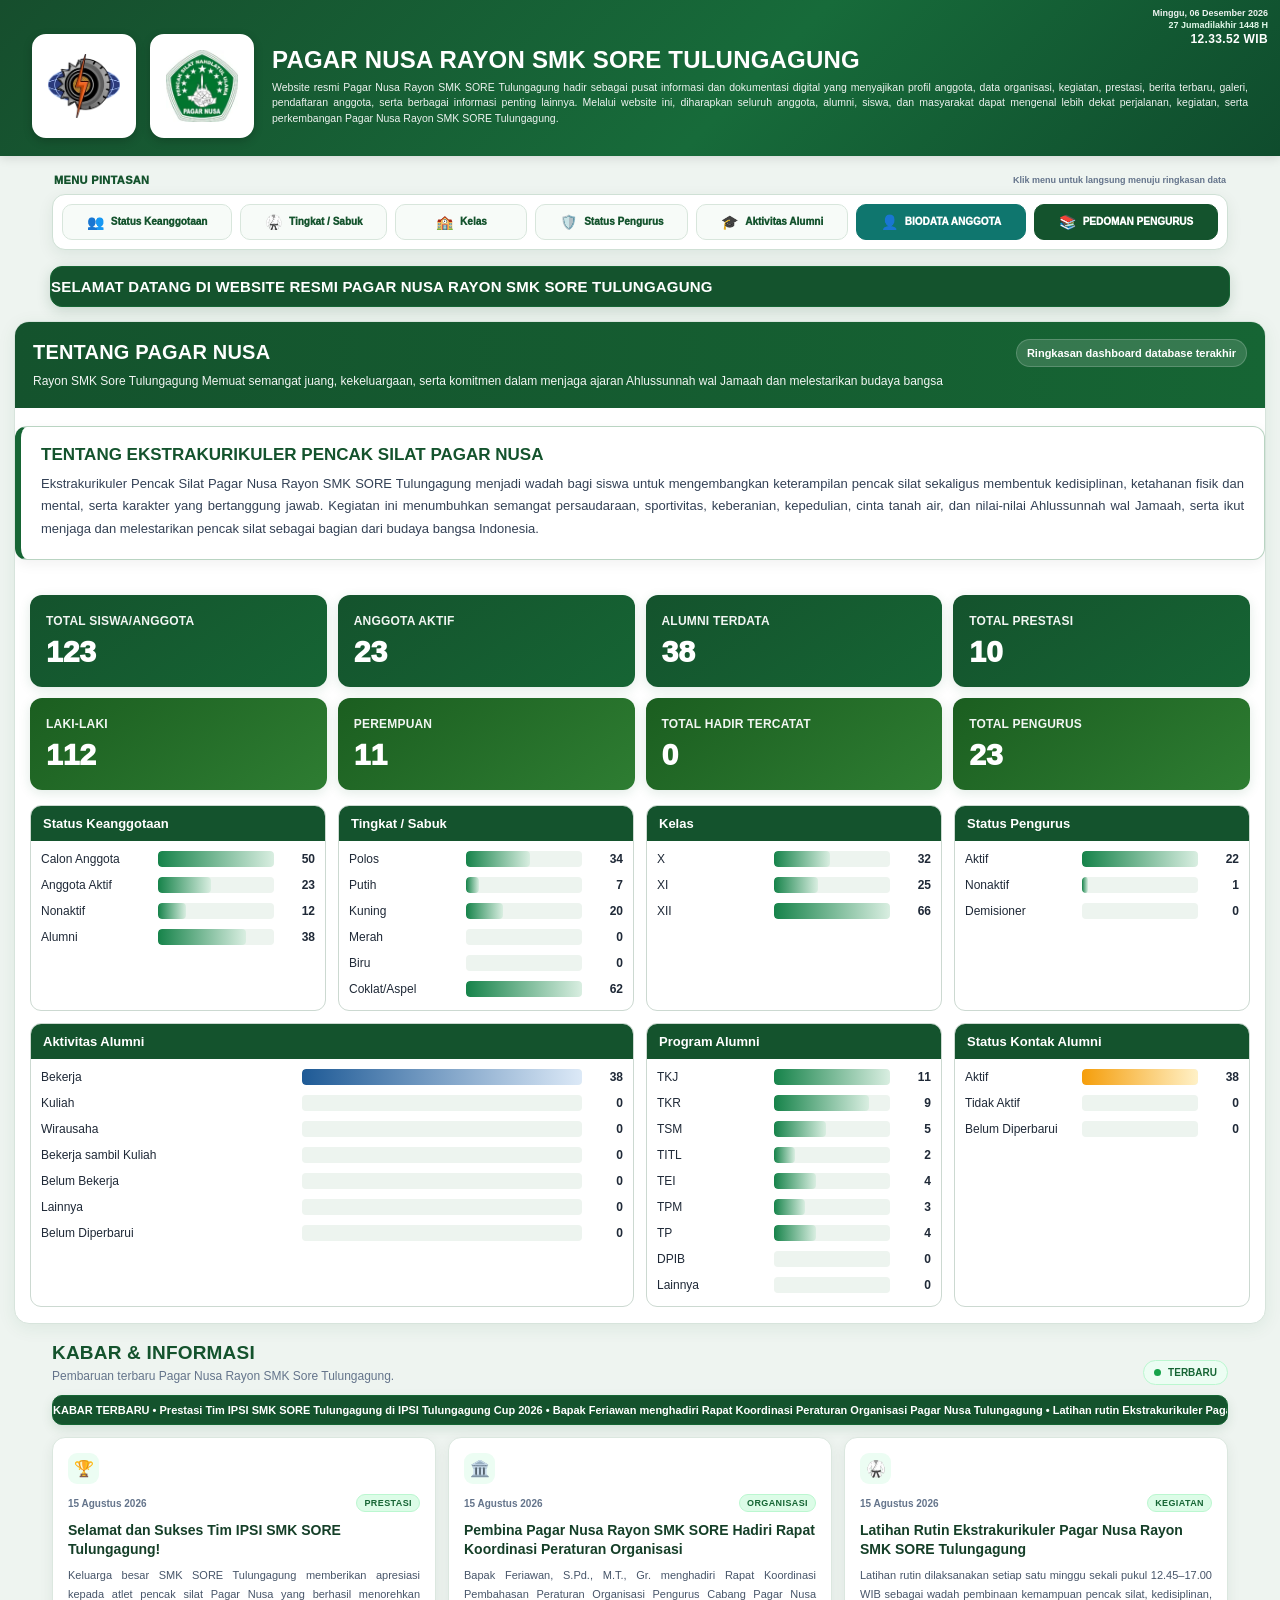
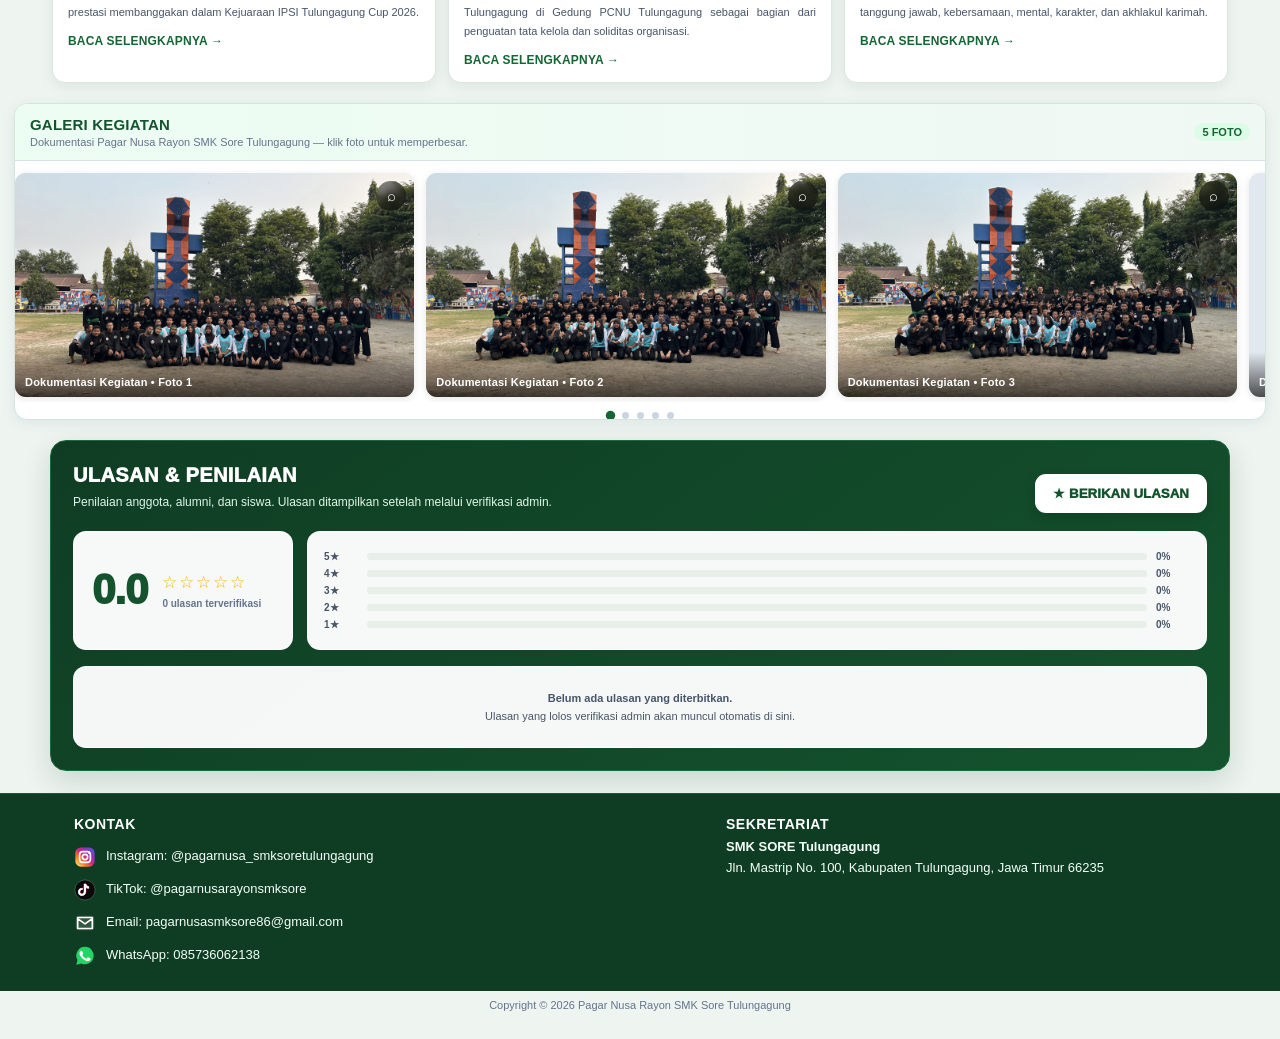
==== index.html @ 61e2dce4 "Pindahkan Pedoman Pengurus ke menu bar" ====
<!doctype html>
<html lang="id">
<head>
<meta charset="utf-8">
<meta name="viewport" content="width=device-width,initial-scale=1">
<title>Pagar Nusa Rayon SMK Sore Tulungagung</title>
<link rel="stylesheet" href="app.css?v=17">
<link rel="stylesheet" href="ui-v9.css?v=47">
<style>
.topBar{grid-template-columns:auto 1fr!important;align-items:center!important}
.topLogos{display:flex!important;align-items:center!important;justify-content:center!important;gap:14px!important;overflow:visible!important}
.logoFrame{width:104px!important;height:104px!important;min-width:104px!important;min-height:104px!important;display:flex!important;align-items:center!important;justify-content:center!important;padding:8px!important;box-sizing:border-box!important;background:#fff!important;border:2px solid #fff!important;border-radius:14px!important;box-shadow:0 3px 10px rgba(0,0,0,.20)!important;overflow:hidden!important}
.logoFrame img{display:block!important;width:88px!important;height:88px!important;max-width:88px!important;max-height:88px!important;object-fit:contain!important;object-position:center!important;padding:0!important;margin:0!important;background:transparent!important;border:0!important;border-radius:0!important;box-shadow:none!important}
.dashboardHeroHead h2{font-size:20px!important;line-height:1.35!important;margin:0!important}
.dashboardHeroHead p{display:block!important;margin:6px 0 0!important;font-size:12px!important;line-height:1.55!important;opacity:.94!important;max-width:980px!important}
.welcomeTicker{max-width:1180px;margin:16px auto 14px;overflow:hidden;background:#14532d;border:1px solid #166534;border-radius:12px;box-shadow:0 4px 14px rgba(20,83,45,.18)}
.welcomeTickerTrack{display:inline-block;min-width:100%;white-space:nowrap;padding:11px 0;color:#fff;font-size:15px;font-weight:900;letter-spacing:.2px;animation:pnTicker 15s linear infinite}
@keyframes pnTicker{0%{transform:translateX(100%)}100%{transform:translateX(-100%)}}
.exkulInfo{margin:18px 0 20px;padding:18px 20px;background:#fff;border:1px solid #b9d4c2;border-left:6px solid #166534;border-radius:12px;box-shadow:0 4px 14px rgba(0,0,0,.06)}
.exkulInfo h3{margin:0 0 8px;color:#14532d;font-size:17px;font-weight:900}
.exkulInfo p{margin:0;color:#334155;font-size:13px;line-height:1.75;text-align:justify}
#pnWelcomeWrap,.pnWelcomeWrap,#pnEkskulInfo,.pnEkskulInfo{display:none!important}
.bottomAdminLogin{display:flex;justify-content:center;align-items:center;gap:10px;flex-wrap:wrap;margin:18px 0 4px;padding:18px 14px;border-top:1px solid #d7e4dc}
.bottomAdminLogin .adminLoginBtn{background:#14532d!important;border:0!important;border-radius:10px!important;padding:12px 24px!important;color:#fff!important;font-weight:900!important;box-shadow:0 4px 14px rgba(20,83,45,.18)!important}
.footerAdminDisguise{display:block;margin:7px auto 15px;padding:0;border:0!important;background:transparent!important;box-shadow:none!important;color:#64748b;font-family:inherit;font-size:12px;line-height:1.4;font-weight:500;letter-spacing:0;cursor:pointer;text-align:center;text-decoration:none}
.footerAdminDisguise:hover,.footerAdminDisguise:focus{background:transparent!important;box-shadow:none!important;color:#475569;text-decoration:none;outline:none}
.studentCbtLoginBtn{display:inline-flex;align-items:center;justify-content:center;text-decoration:none;background:#166534;border:0;border-radius:10px;padding:12px 24px;color:#fff;font-weight:900;box-shadow:0 4px 14px rgba(22,101,52,.18)}
.studentCbtLoginBtn:hover{filter:brightness(1.05)}
@media(max-width:680px){.logoFrame{width:56px!important;height:56px!important;min-width:56px!important;min-height:56px!important;padding:5px!important;border-radius:10px!important}.logoFrame img{width:46px!important;height:46px!important;max-width:46px!important;max-height:46px!important}.topBar{display:grid!important;grid-template-columns:auto minmax(0,1fr)!important;align-items:center!important;gap:8px!important;flex-wrap:nowrap!important}.topLogos{display:flex!important;flex-direction:row!important;gap:5px!important;min-height:0!important}.topText{min-width:0!important;width:auto!important}.topText h1{font-size:13px!important;line-height:1.25!important;text-align:left!important}.topText p{font-size:9.5px!important;line-height:1.5!important;text-align:justify!important;text-align-last:left!important;text-justify:inter-word!important;hyphens:auto!important;overflow-wrap:break-word!important}.dashboardHeroHead h2{font-size:17px!important}.dashboardHeroHead p{font-size:11px!important}.welcomeTicker{margin:12px 10px}.welcomeTickerTrack{font-size:13px;padding:9px 0}.exkulInfo{padding:15px 16px}.exkulInfo h3{font-size:15px}.exkulInfo p{font-size:12px;line-height:1.65}}
@media(max-width:360px){.logoFrame{width:50px!important;height:50px!important;min-width:50px!important;min-height:50px!important;padding:4px!important}.logoFrame img{width:42px!important;height:42px!important;max-width:42px!important;max-height:42px!important}.topBar{gap:6px!important}.topLogos{gap:4px!important}.topText h1{font-size:12px!important}.topText p{font-size:9px!important;line-height:1.45!important}}
@media(prefers-reduced-motion:reduce){.welcomeTickerTrack{animation:none;text-align:center;transform:none}}

/* CONTACT FOOTER V29 */
.siteContacts{margin-top:18px;background:#0f3d24;color:#fff;border-top:1px solid #1d5b38}
.siteContactsInner{max-width:1180px;margin:0 auto;padding:22px 24px;display:flex;justify-content:space-between;align-items:flex-start;gap:36px}
.siteContactLeft,.siteContactRight{min-width:0}
.siteContactLeft{display:flex;flex-direction:column;align-items:flex-start;gap:7px}
.siteContactRight{margin-left:auto;width:min(100%,480px);text-align:left;max-width:480px;display:flex;flex-direction:column;align-items:flex-start}
.siteContacts h3{margin:0 0 5px;font-size:14px;letter-spacing:.5px;font-weight:900;color:#fff}
.siteContacts a,.siteContacts p{margin:0;color:#f3fff7;font-size:13px;line-height:1.6;text-decoration:none;overflow-wrap:anywhere}
.siteContacts a:hover{text-decoration:underline;color:#fff}
@media(max-width:680px){.siteContactsInner{padding:18px 16px;display:block}.siteContactRight{margin:18px 0 0 auto;text-align:left;max-width:100%;align-items:flex-start}.siteContacts a,.siteContacts p{font-size:12px}.siteContacts h3{font-size:13px}}

/* CONTACT ICONS V30 */
.siteContactLink,.siteContactLocation{display:flex!important;align-items:center;gap:10px}
.siteContactLink{padding:2px 0}
.siteContactIcon{width:22px;height:22px;min-width:22px;display:block;flex:0 0 22px}
.siteContactLink:hover{transform:translateX(2px);transition:transform .18s ease}
.siteContactLocation{justify-content:flex-start;text-align:left;max-width:460px}
@media(max-width:680px){.siteContactIcon{width:21px;height:21px;min-width:21px}.siteContactLocation{justify-content:flex-start;text-align:left}}
/* HEADER DATETIME V31 */
.top{position:relative!important}
.topBar{padding-top:16px!important}
.siteDateTime{position:absolute;top:8px;right:12px;z-index:30;min-width:0;padding:0;text-align:right;color:#fff;background:transparent;border:0;border-radius:0;box-shadow:none;backdrop-filter:none;-webkit-backdrop-filter:none;pointer-events:none;font-variant-numeric:tabular-nums}
.siteDateText{font-size:9px;font-weight:800;line-height:1.2;white-space:nowrap;opacity:.92}
.siteHijriText{margin-top:1px;font-size:9px;font-weight:800;line-height:1.2;white-space:nowrap;color:#dff7e8}
.siteTimeText{margin-top:2px;font-size:12px;font-weight:900;line-height:1.15;letter-spacing:.35px;white-space:nowrap}
@media(max-width:680px){.topBar{padding-top:42px!important}.siteDateTime{top:7px;right:8px;min-width:0;padding:0;background:transparent;border:0;border-radius:0;box-shadow:none;backdrop-filter:none;-webkit-backdrop-filter:none}.siteDateText{font-size:8px}.siteHijriText{font-size:8px}.siteTimeText{font-size:11px}}

/* NEWS SECTION V32 */
.newsSection{max-width:1180px;margin:18px auto 20px;padding:0 2px}
.newsHead{display:flex;align-items:flex-end;justify-content:space-between;gap:16px;margin:0 0 10px}
.newsHead h2{margin:0;color:#14532d;font-size:19px;font-weight:900;letter-spacing:.2px}
.newsHead p{margin:4px 0 0;color:#64748b;font-size:12px;line-height:1.45}
.newsLive{display:inline-flex;align-items:center;gap:7px;padding:6px 10px;border-radius:999px;background:#ecfdf3;border:1px solid #bbf7d0;color:#166534;font-size:10px;font-weight:900;white-space:nowrap}
.newsLiveDot{width:7px;height:7px;border-radius:50%;background:#16a34a;box-shadow:0 0 0 0 rgba(22,163,74,.45);animation:newsPulse 1.8s infinite}
@keyframes newsPulse{70%{box-shadow:0 0 0 7px rgba(22,163,74,0)}100%{box-shadow:0 0 0 0 rgba(22,163,74,0)}}
.newsTicker{overflow:hidden;margin-bottom:12px;border-radius:10px;background:#14532d;border:1px solid #166534;box-shadow:0 4px 12px rgba(20,83,45,.12)}
.newsTickerTrack{display:inline-block;min-width:100%;padding:8px 0;color:#fff;white-space:nowrap;font-size:11px;font-weight:800;animation:newsMove 24s linear infinite}
@keyframes newsMove{0%{transform:translateX(100%)}100%{transform:translateX(-100%)}}
.newsGrid{display:grid;grid-template-columns:repeat(3,minmax(0,1fr));gap:12px}
.newsCard{position:relative;overflow:hidden;background:#fff;border:1px solid #dbe7df;border-radius:13px;padding:15px 15px 14px;box-shadow:0 4px 14px rgba(15,61,36,.07);transition:transform .18s ease,box-shadow .18s ease}
.newsCard:hover{transform:translateY(-2px);box-shadow:0 8px 18px rgba(15,61,36,.11)}
.newsMeta{display:flex;align-items:center;justify-content:space-between;gap:10px;margin-bottom:9px}
.newsDate{color:#64748b;font-size:10px;font-weight:700}
.newsBadge{display:inline-flex;align-items:center;padding:3px 7px;border-radius:999px;background:#dcfce7;color:#166534;border:1px solid #bbf7d0;font-size:9px;font-weight:900;letter-spacing:.4px}
.newsCard h3{margin:0 0 7px;color:#153f28;font-size:14px;line-height:1.35;font-weight:900}
.newsCard p{margin:0;color:#475569;font-size:11px;line-height:1.6}
.newsIcon{width:31px;height:31px;border-radius:9px;display:flex;align-items:center;justify-content:center;margin-bottom:10px;background:#ecfdf3;color:#166534;font-size:16px}
@media(max-width:800px){.newsGrid{grid-template-columns:1fr}.newsSection{margin:14px 10px 18px}.newsHead{align-items:flex-start}.newsHead h2{font-size:17px}.newsCard{padding:14px}.newsTickerTrack{font-size:10px}}
@media(prefers-reduced-motion:reduce){.newsLiveDot,.newsTickerTrack{animation:none}.newsCard:hover{transform:none}}

/* NEWS READ MORE V33 */
.newsCard p{text-align:justify;line-height:1.7}
.newsReadMore{display:inline-flex;align-items:center;margin-top:12px;color:#166534;text-decoration:none;font-size:12px;font-weight:900;letter-spacing:.2px}
.newsReadMore:hover{text-decoration:underline}

/* REVIEWS SECTION V41 */
.reviewSection{max-width:1180px;margin:20px auto 22px;padding:22px;background:linear-gradient(145deg,#0f3d24,#14532d);border:1px solid #1c6a3c;border-radius:16px;box-shadow:0 10px 28px rgba(15,61,36,.16);color:#fff;overflow:hidden}
.reviewHead{display:flex;align-items:flex-end;justify-content:space-between;gap:18px;margin-bottom:18px}
.reviewHead h2{margin:0;font-size:20px;line-height:1.25;font-weight:1000;letter-spacing:.4px;color:#fff}.reviewHead p{margin:5px 0 0;max-width:720px;font-size:12px;line-height:1.6;color:#dff7e8}
.reviewOpenBtn{border:1px solid rgba(255,255,255,.24);border-radius:11px;padding:11px 17px;background:#fff;color:#14532d;font-weight:1000;cursor:pointer;white-space:nowrap;box-shadow:0 5px 14px rgba(0,0,0,.14)}.reviewOpenBtn:hover{filter:brightness(.97)}
.reviewSummary{display:grid;grid-template-columns:220px 1fr;gap:14px;margin-bottom:16px}.reviewScoreCard,.reviewBarsCard{background:rgba(255,255,255,.97);border:1px solid rgba(255,255,255,.7);border-radius:13px;color:#183528}
.reviewScoreCard{padding:18px;display:flex;align-items:center;gap:15px}.reviewScore{font-size:42px;line-height:1;font-weight:1000;color:#14532d;letter-spacing:-1px}.reviewStars{color:#f4b400;font-size:17px;letter-spacing:2px;white-space:nowrap}.reviewCount{margin-top:5px;color:#64748b;font-size:10px;font-weight:800}.reviewBarsCard{padding:13px 16px}
.reviewBarRow{display:grid;grid-template-columns:34px 1fr 34px;align-items:center;gap:9px;margin:6px 0;font-size:10px;font-weight:800;color:#475569}.reviewBar{height:7px;background:#e8efe9;border-radius:999px;overflow:hidden}.reviewBarFill{height:100%;background:linear-gradient(90deg,#e6a700,#f4c430);border-radius:999px}
.reviewList{display:grid;grid-template-columns:repeat(3,minmax(0,1fr));gap:12px}.reviewCard{display:flex;flex-direction:column;min-height:180px;padding:16px;background:#fff;border:1px solid #d6e6dc;border-radius:13px;color:#1e293b;box-shadow:0 5px 16px rgba(0,0,0,.09)}
.reviewCardTop{display:flex;align-items:center;justify-content:space-between;gap:9px;margin-bottom:10px}.reviewCardStars{color:#f4b400;font-size:13px;letter-spacing:1px}.reviewCardDate{color:#94a3b8;font-size:9px;font-weight:700}.reviewCardText{flex:1;margin:0;color:#334155;font-size:11px;line-height:1.7;text-align:justify}.reviewCardFoot{margin-top:14px;padding-top:11px;border-top:1px solid #e7eee9}.reviewCardName{font-size:11px;font-weight:1000;color:#14532d}.reviewVerified{display:block;margin-top:3px;color:#16803f;font-size:9px;font-weight:900}
.reviewEmpty{grid-column:1/-1;padding:22px;background:rgba(255,255,255,.96);border:1px solid rgba(255,255,255,.8);border-radius:13px;color:#475569;text-align:center;font-size:11px;line-height:1.65}
.reviewFormWrap{display:none;margin-top:16px;padding:18px;background:#fff;border-radius:13px;color:#1e293b}.reviewFormWrap.open{display:block}.reviewFormTitle{display:flex;align-items:center;justify-content:space-between;gap:12px;margin-bottom:14px}.reviewFormTitle h3{margin:0;color:#14532d;font-size:14px;font-weight:1000}.reviewCloseBtn{border:0;background:#edf5ef;color:#14532d;width:31px;height:31px;border-radius:50%;font-size:18px;font-weight:900;cursor:pointer}
.reviewFormGrid{display:grid;grid-template-columns:1fr 1fr;gap:12px}.reviewField.full{grid-column:1/-1}.reviewField label{display:block;margin-bottom:6px;color:#334155;font-size:10px;font-weight:900}.reviewField input,.reviewField select,.reviewField textarea{width:100%;box-sizing:border-box;border:1px solid #cddbd1;border-radius:9px;background:#fff;color:#1e293b;padding:10px 11px;font:inherit;font-size:12px;outline:none}.reviewField textarea{min-height:100px;resize:vertical}.reviewField input:focus,.reviewField select:focus,.reviewField textarea:focus{border-color:#16803f;box-shadow:0 0 0 3px rgba(22,128,63,.10)}
.reviewStarInput{display:flex;gap:5px}.reviewStarBtn{border:0;background:transparent;color:#cbd5e1;font-size:26px;line-height:1;padding:0 2px;cursor:pointer}.reviewStarBtn.active{color:#f4b400}.reviewFormNote{grid-column:1/-1;margin:0;padding:10px 12px;border-left:3px solid #e6a700;background:#fff9e6;color:#6b5b23;border-radius:0 8px 8px 0;font-size:10px;line-height:1.55}.reviewSubmit{grid-column:1/-1;border:0;border-radius:10px;padding:11px 16px;background:#166534;color:#fff;font-weight:1000;cursor:pointer}.reviewSubmit:hover{filter:brightness(1.05)}.reviewStatus{grid-column:1/-1;display:none;padding:10px 12px;border-radius:9px;background:#ecfdf3;border:1px solid #bbf7d0;color:#166534;font-size:10px;font-weight:800;line-height:1.55}
@media(max-width:800px){.reviewSection{margin:16px 10px 20px;padding:17px}.reviewHead{align-items:flex-start;flex-direction:column}.reviewOpenBtn{width:100%}.reviewSummary{grid-template-columns:1fr}.reviewList{grid-template-columns:1fr}.reviewFormGrid{grid-template-columns:1fr}.reviewField.full,.reviewFormNote,.reviewSubmit,.reviewStatus{grid-column:1}.reviewHead h2{font-size:18px}}

/* HARD HIDE LEGACY ADMIN SHORTCUT V1 */
#pnDashboardShortcuts .adminShortcut,
#pnDashboardShortcuts [data-action="admin"]{display:none!important}

</style>

</head>
<body>
<div class="top">
  <div id="siteDateTime" class="siteDateTime" aria-label="Tanggal dan waktu WIB">
    <div id="siteDateText" class="siteDateText">Memuat tanggal...</div>
    <div id="siteHijriText" class="siteHijriText">Memuat tanggal Hijriah...</div>
    <div id="siteTimeText" class="siteTimeText">--:--:-- WIB</div>
  </div>
  <div class="wrap" style="margin:0 auto">
    <div class="topBar">
      <div class="topLogos">
        <span class="logoFrame"><img src="assets/logo-smk-sore-v4.svg?v=17" alt="Logo SMK Sore"></span>
        <span class="logoFrame"><img src="assets/logo-pagar-nusa-v3.svg?v=17" alt="Logo Pagar Nusa"></span>
      </div>
      <div class="topText">
        <h1>PAGAR NUSA RAYON SMK SORE TULUNGAGUNG</h1>
        <p>Website resmi Pagar Nusa Rayon SMK SORE Tulungagung hadir sebagai pusat informasi dan dokumentasi digital yang menyajikan profil anggota, data organisasi, kegiatan, prestasi, berita terbaru, galeri, pendaftaran anggota, serta berbagai informasi penting lainnya. Melalui website ini, diharapkan seluruh anggota, alumni, siswa, dan masyarakat dapat mengenal lebih dekat perjalanan, kegiatan, serta perkembangan Pagar Nusa Rayon SMK SORE Tulungagung.</p>
      </div>
    </div>
  </div>
</div>

<button id="dbToggle" class="dbToggle hidden" type="button" onclick="toggleDatabasePanel()">⚙ DATABASE</button>
<div id="dbBackdrop" class="dbBackdrop hidden" onclick="toggleDatabasePanel(false)"></div>
<aside id="dbDrawer" class="dbDrawer hidden" aria-hidden="true">
  <div class="dbDrawerHead"><span>DATABASE EXCEL</span><button class="dbClose" type="button" onclick="toggleDatabasePanel(false)" aria-label="Tutup">×</button></div>
  <div class="dbDrawerBody">
  <div id="status" class="status">Pilih database <b>Database_Pagar_Nusa_BROWSER.xlsm</b> terlebih dahulu.</div>

  <div class="card"><div class="cardTitle"><span>PILIH / SIMPAN DATABASE</span><span id="saveMode" class="badge">BELUM TERHUBUNG</span></div><div class="cardBody">
    <div class="picker">
      <button class="fileBtn" onclick="chooseDatabase()">PILIH DATABASE EXCEL</button>
      <input id="file" type="file" accept=".xlsm,.xlsx,application/vnd.ms-excel.sheet.macroEnabled.12,application/vnd.openxmlformats-officedocument.spreadsheetml.sheet" style="display:none" onchange="loadSelectedFile(this.files[0])">
      <button class="btn down" onclick="downloadFinal()">DOWNLOAD / SIMPAN FILE FINAL</button>
      <span id="dbName" class="dbName">Belum ada file dipilih</span>
    </div>
    <div id="drop" class="drop">Atau tarik file database .xlsm/.xlsx ke area ini.</div>
    <div class="hint"><b>Chrome/Edge:</b> database terakhir akan <b>diingat otomatis</b> oleh browser. Setelah refresh atau HTML ditutup lalu dibuka lagi, database dan perubahan terakhir akan dimuat kembali tanpa pilih/upload ulang. Jika izin tulis diberikan, Simpan/Ubah/Hapus juga langsung menulis ke file Excel yang sama. Gunakan tombol PILIH DATABASE hanya jika ingin mengganti database.</div>
  </div></div>

  </div>
</aside>
<div id="publicHome" class="publicHome">
  <div class="welcomeTicker" aria-label="Selamat datang">
    <div class="welcomeTickerTrack">SELAMAT DATANG DI WEBSITE RESMI PAGAR NUSA RAYON SMK SORE TULUNGAGUNG</div>
  </div>

  <section class="dashboardHero">
    <div class="dashboardHeroHead">
      <div>
        <h2>TENTANG PAGAR NUSA</h2>
        <p>Rayon SMK Sore Tulungagung Memuat semangat juang, kekeluargaan, serta komitmen dalam menjaga ajaran Ahlussunnah wal Jamaah dan melestarikan budaya bangsa</p>
      </div>
      <div id="dashSource" class="dashSource">Ringkasan dashboard database terakhir</div>
    </div>

    <div class="exkulInfo">
      <h3>TENTANG EKSTRAKURIKULER PENCAK SILAT PAGAR NUSA</h3>
      <p>Ekstrakurikuler Pencak Silat Pagar Nusa Rayon SMK SORE Tulungagung menjadi wadah bagi siswa untuk mengembangkan keterampilan pencak silat sekaligus membentuk kedisiplinan, ketahanan fisik dan mental, serta karakter yang bertanggung jawab. Kegiatan ini menumbuhkan semangat persaudaraan, sportivitas, keberanian, kepedulian, cinta tanah air, dan nilai-nilai Ahlussunnah wal Jamaah, serta ikut menjaga dan melestarikan pencak silat sebagai bagian dari budaya bangsa Indonesia.</p>
    </div>

    <div class="dashboardKpis">
      <div class="dashKpi"><div class="label">Total Siswa/Anggota</div><div id="mSiswa" class="value">123</div></div>
      <div class="dashKpi"><div class="label">Anggota Aktif</div><div id="mAktif" class="value">23</div></div>
      <div class="dashKpi"><div class="label">Alumni Terdata</div><div id="mAlumni" class="value">38</div></div>
      <div class="dashKpi"><div class="label">Total Prestasi</div><div id="mPrestasi" class="value">10</div></div>
      <div class="dashKpi alt"><div class="label">Laki-laki</div><div id="mMale" class="value">112</div></div>
      <div class="dashKpi alt"><div class="label">Perempuan</div><div id="mFemale" class="value">11</div></div>
      <div class="dashKpi alt"><div class="label">Total Hadir Tercatat</div><div id="mAttendance" class="value">0</div></div>
      <div class="dashKpi alt"><div class="label">Total Pengurus</div><div id="mPengurus" class="value">23</div></div>
      <span id="mKeluar" class="hidden">0</span>
    </div>

    <div class="dashboardDetails">
      <div class="dashPanel"><div class="dashPanelTitle">Status Keanggotaan</div><div id="dashStatusMember" class="dashRows"></div></div>
      <div class="dashPanel"><div class="dashPanelTitle">Tingkat / Sabuk</div><div id="dashBelt" class="dashRows"></div></div>
      <div class="dashPanel"><div class="dashPanelTitle">Kelas</div><div id="dashClass" class="dashRows"></div></div>
      <div class="dashPanel"><div class="dashPanelTitle">Status Pengurus</div><div id="dashPengurus" class="dashRows"></div></div>
      <div class="dashPanel wide"><div class="dashPanelTitle">Aktivitas Alumni</div><div id="dashAlumniActivity" class="dashRows"></div></div>
      <div class="dashPanel"><div class="dashPanelTitle">Program Alumni</div><div id="dashAlumniProgram" class="dashRows"></div></div>
      <div class="dashPanel"><div class="dashPanelTitle">Status Kontak Alumni</div><div id="dashAlumniContact" class="dashRows"></div></div>
    </div>
  </section>
  <section id="newsSection" class="newsSection" aria-label="Kabar dan informasi terbaru">
    <div class="newsHead">
      <div><h2>KABAR & INFORMASI</h2><p>Pembaruan terbaru Pagar Nusa Rayon SMK Sore Tulungagung.</p></div>
      <span class="newsLive"><span class="newsLiveDot"></span> TERBARU</span>
    </div>
    <div class="newsTicker" aria-label="Headline terbaru"><div class="newsTickerTrack">KABAR TERBARU • Prestasi Tim IPSI SMK SORE Tulungagung di IPSI Tulungagung Cup 2026 • Bapak Feriawan menghadiri Rapat Koordinasi Peraturan Organisasi Pagar Nusa Tulungagung • Latihan rutin Ekstrakurikuler Pagar Nusa setiap satu minggu sekali pukul 12.45–17.00 WIB •</div></div>
    <div class="newsGrid">
      <article class="newsCard">
        <div class="newsIcon" aria-hidden="true">🏆</div>
        <div class="newsMeta"><span class="newsDate">15 Agustus 2026</span><span class="newsBadge">PRESTASI</span></div>
        <h3>Selamat dan Sukses Tim IPSI SMK SORE Tulungagung!</h3>
        <p>Keluarga besar SMK SORE Tulungagung memberikan apresiasi kepada atlet pencak silat Pagar Nusa yang berhasil menorehkan prestasi membanggakan dalam Kejuaraan IPSI Tulungagung Cup 2026.</p>
        <a class="newsReadMore" href="berita-ipsi-tulungagung-cup-2026.html">BACA SELENGKAPNYA →</a>
      </article>
      <article class="newsCard">
        <div class="newsIcon" aria-hidden="true">🏛️</div>
        <div class="newsMeta"><span class="newsDate">15 Agustus 2026</span><span class="newsBadge">ORGANISASI</span></div>
        <h3>Pembina Pagar Nusa Rayon SMK SORE Hadiri Rapat Koordinasi Peraturan Organisasi</h3>
        <p>Bapak Feriawan, S.Pd., M.T., Gr. menghadiri Rapat Koordinasi Pembahasan Peraturan Organisasi Pengurus Cabang Pagar Nusa Tulungagung di Gedung PCNU Tulungagung sebagai bagian dari penguatan tata kelola dan soliditas organisasi.</p>
        <a class="newsReadMore" href="berita-rakor-peraturan-organisasi-pagar-nusa-tulungagung.html">BACA SELENGKAPNYA →</a>
      </article>
      <article class="newsCard">
        <div class="newsIcon" aria-hidden="true">🥋</div>
        <div class="newsMeta"><span class="newsDate">15 Agustus 2026</span><span class="newsBadge">KEGIATAN</span></div>
        <h3>Latihan Rutin Ekstrakurikuler Pagar Nusa Rayon SMK SORE Tulungagung</h3>
        <p>Latihan rutin dilaksanakan setiap satu minggu sekali pukul 12.45–17.00 WIB sebagai wadah pembinaan kemampuan pencak silat, kedisiplinan, tanggung jawab, kebersamaan, mental, karakter, dan akhlakul karimah.</p>
        <a class="newsReadMore" href="berita-latihan-rutin-pagar-nusa-smk-sore.html">BACA SELENGKAPNYA →</a>
      </article>
    </div>
  </section>
  <section class="galleryCard" id="gallerySection">
    <div class="galleryHead"><div class="galleryHeadText"><h2>GALERI KEGIATAN</h2><p>Dokumentasi Pagar Nusa Rayon SMK Sore Tulungagung — klik foto untuk memperbesar.</p></div><span class="badge ok">5 FOTO</span></div>
    <div class="galleryStrip">
      <button class="galleryItem" type="button" data-gallery-index="0" onclick="openGallery(0)" aria-label="Buka foto dokumentasi 1"><img src="assets/galeri-1.svg" alt="Dokumentasi kegiatan Pagar Nusa 1" loading="lazy"><span class="galleryZoom">⌕</span><span class="galleryOverlay">Dokumentasi Kegiatan • Foto 1</span></button>
      <button class="galleryItem" type="button" data-gallery-index="1" onclick="openGallery(1)" aria-label="Buka foto dokumentasi 2"><img src="assets/galeri-3.svg" alt="Dokumentasi kegiatan Pagar Nusa 2" loading="lazy"><span class="galleryZoom">⌕</span><span class="galleryOverlay">Dokumentasi Kegiatan • Foto 2</span></button>
      <button class="galleryItem" type="button" data-gallery-index="2" onclick="openGallery(2)" aria-label="Buka foto dokumentasi 3"><img src="assets/galeri-4.svg" alt="Dokumentasi kegiatan Pagar Nusa 3" loading="lazy"><span class="galleryZoom">⌕</span><span class="galleryOverlay">Dokumentasi Kegiatan • Foto 3</span></button>
      <button class="galleryItem" type="button" data-gallery-index="3" onclick="openGallery(3)" aria-label="Buka foto dokumentasi 4"><img src="assets/galeri-5.svg" alt="Dokumentasi kegiatan Pagar Nusa 4" loading="lazy"><span class="galleryZoom">⌕</span><span class="galleryOverlay">Dokumentasi Kegiatan • Foto 4</span></button>
      <button class="galleryItem" type="button" data-gallery-index="4" onclick="openGallery(4)" aria-label="Buka foto dokumentasi 5"><img src="assets/galeri-6-v3.svg" alt="Dokumentasi kegiatan Pagar Nusa 5" loading="lazy"><span class="galleryZoom">⌕</span><span class="galleryOverlay">Dokumentasi Kegiatan • Foto 5</span></button>
    </div>
  </section>

  <section id="reviewsSection" class="reviewSection" aria-label="Ulasan dan penilaian Pagar Nusa SMK Sore">
    <div class="reviewHead">
      <div><h2>ULASAN & PENILAIAN</h2><p>Penilaian anggota, alumni, dan siswa. Ulasan ditampilkan setelah melalui verifikasi admin.</p></div>
      <button id="reviewOpenBtn" class="reviewOpenBtn" type="button">★ BERIKAN ULASAN</button>
    </div>
    <div class="reviewSummary">
      <div class="reviewScoreCard"><div id="reviewAvg" class="reviewScore">0.0</div><div><div id="reviewAvgStars" class="reviewStars">☆☆☆☆☆</div><div class="reviewCount"><span id="reviewTotal">0</span> ulasan terverifikasi</div></div></div>
      <div id="reviewBars" class="reviewBarsCard"></div>
    </div>
    <div id="reviewList" class="reviewList"><div class="reviewEmpty">Memuat ulasan terverifikasi...</div></div>
    <div id="reviewFormWrap" class="reviewFormWrap">
      <div class="reviewFormTitle"><h3>KIRIM ULASAN</h3><button id="reviewCloseBtn" class="reviewCloseBtn" type="button" aria-label="Tutup form ulasan">×</button></div>
      <form id="reviewForm" class="reviewFormGrid">
        <div class="reviewField"><label for="reviewName">Nama</label><input id="reviewName" maxlength="60" required placeholder="Nama lengkap"></div>
        <div class="reviewField"><label for="reviewRole">Status</label><select id="reviewRole" required><option value="">Pilih status</option><option>Anggota</option><option>Alumni</option><option>Siswa</option><option>Orang Tua/Wali</option></select></div>
        <div class="reviewField full"><label>Rating</label><div id="reviewStarInput" class="reviewStarInput" aria-label="Pilih rating 1 sampai 5"><button class="reviewStarBtn" type="button" data-rating="1">★</button><button class="reviewStarBtn" type="button" data-rating="2">★</button><button class="reviewStarBtn" type="button" data-rating="3">★</button><button class="reviewStarBtn" type="button" data-rating="4">★</button><button class="reviewStarBtn" type="button" data-rating="5">★</button></div><input id="reviewRating" type="hidden"></div>
        <div class="reviewField full"><label for="reviewMessage">Ulasan / Komentar</label><textarea id="reviewMessage" maxlength="500" required placeholder="Tulis pengalaman atau penilaian Anda..."></textarea></div>
        <p class="reviewFormNote">Ulasan tidak langsung tampil di website. Setelah dikirim, pesan diteruskan ke WhatsApp resmi untuk diperiksa admin sebelum dipublikasikan.</p>
        <button class="reviewSubmit" type="submit">KIRIM ULASAN KE ADMIN</button>
        <div id="reviewStatus" class="reviewStatus"></div>
      </form>
    </div>
  </section>
</div>

<div id="adminApp" class="hidden">
  <div class="adminTopbar">
    <strong>🔐 AREA ADMIN — INPUT & KELOLA DATABASE</strong>
    <div class="adminTopActions">
      <a href="akun-pengurus.html" class="akunPengurusAdminBtn" style="display:inline-flex;align-items:center;justify-content:center;text-decoration:none;background:#0f766e;color:#fff;border:0;border-radius:9px;padding:9px 12px;font-size:10px;font-weight:900;white-space:nowrap">👥 AKUN PENGURUS</a>
      <a href="materi-pengurus.html" class="materiAdminMenuBtn" style="display:inline-flex;align-items:center;justify-content:center;text-decoration:none;background:#166534;color:#fff;border:0;border-radius:9px;padding:9px 12px;font-size:10px;font-weight:900;white-space:nowrap">📚 MATERI PENGURUS</a>
      <button class="back" type="button" onclick="showPublicDashboard(true)">← DASHBOARD</button>
      <button class="logout" type="button" onclick="logoutAdmin()">KELUAR ADMIN</button>
    </div>
  </div>
  <div class="layout">
    <div class="sidebar card"><div class="cardTitle">MENU INPUT DATA</div><div id="nav" class="nav"></div></div>
    <main>
      <div class="card"><div class="cardTitle"><span id="moduleTitle">PILIH MENU</span><span id="rowBadge" class="badge">DATA BARU</span></div><div class="cardBody">
        <div id="moduleIntro" class="sectionNote">Pilih salah satu menu input di sebelah kiri.</div>

        <div id="personSection" class="hidden">
          <div class="searchTop"><div><label id="personLabel">Cari anggota</label><input id="personSearch" type="text" placeholder="Ketik nama atau ID..." oninput="searchPeople()"></div><button class="btn clear" onclick="clearPerson()">BERSIHKAN PILIHAN</button></div>
          <select id="personResults" class="searchList" size="5" onchange="selectPerson()"></select>
          <div id="personCard" class="personCard hidden"></div>
        </div>

        <div id="attendanceSection" class="hidden">
          <div class="attendanceGrid">
            <div><label>Bulan</label><select id="attMonth" class="yellow" onchange="loadAttendanceCurrent()"></select></div>
            <div><label>Hadir</label><input id="attH" type="number" min="0" max="31" class="yellow"></div>
            <div><label>Sakit</label><input id="attS" type="number" min="0" max="31" class="yellow"></div>
            <div><label>Izin</label><input id="attI" type="number" min="0" max="31" class="yellow"></div>
            <div><label>Tanpa Keterangan</label><input id="attA" type="number" min="0" max="31" class="yellow"></div>
            <div><label>DO/Keluar</label><select id="attDO" class="yellow"><option value=""></option><option>DO/Keluar</option></select></div>
          </div>
          <div id="attCurrent" class="currentBox" style="margin-top:10px">Pilih anggota dan bulan.</div>
        </div>

        <div id="formSection"><div id="formGrid" class="formGrid"></div></div>

        <div class="btnbar" style="margin-top:15px">
          <button class="btn new" onclick="newRecord()">DATA BARU</button>
          <button class="btn save" onclick="saveRecord()">SIMPAN</button>
          <button class="btn edit" onclick="updateRecord()">UBAH</button>
          <button class="btn del" onclick="deleteRecord()">HAPUS</button>
          <button class="btn view" onclick="lihatData()">LIHAT DATA</button>
        </div>
      </div></div>

      <div id="dataResultsCard" class="card"><div class="cardTitle"><span>DATA / HASIL</span><span id="recordCount" class="subtle">0 data</span></div><div class="cardBody">
        <div class="searchTop"><div><label>Cari pada hasil</label><input id="recordSearch" type="text" placeholder="Ketik nama, ID, kegiatan, periode, dll..." oninput="renderRecords(false)"></div><button class="btn clear" onclick="document.getElementById('recordSearch').value='';renderRecords(false)">RESET</button></div>
        <div class="tableWrap" style="margin-top:10px"><table class="results"><thead id="resultHead"></thead><tbody id="resultBody"></tbody></table></div>
      </div></div>
    </main>
  </div>
</div>

<div id="galleryLightbox" class="galleryLightbox" aria-hidden="true" onclick="galleryBackdropClose(event)">
  <div class="galleryLightboxInner">
    <button class="galleryClose" type="button" onclick="closeGallery()" aria-label="Tutup galeri">×</button>
    <button class="galleryPrev" type="button" onclick="event.stopPropagation();stepGallery(-1)" aria-label="Foto sebelumnya">‹</button>
    <img id="galleryLightboxImg" src="" alt="Foto galeri diperbesar">
    <button class="galleryNext" type="button" onclick="event.stopPropagation();stepGallery(1)" aria-label="Foto berikutnya">›</button>
    <div id="galleryCaption" class="galleryCaption"></div>
  </div>
</div>

<div id="loginModal" class="loginModal hidden" aria-hidden="true">
  <form class="loginCard" onsubmit="return submitAdminLogin(event)">
    <div class="loginCardHead"><h3>LOGIN ADMIN</h3><p>Masuk ke aplikasi untuk mengelola dan memperbarui database.</p></div>
    <div class="loginCardBody">
      <label for="adminUser">Username</label>
      <input id="adminUser" type="text" autocomplete="off" required>
      <label for="adminPass">Password</label>
      <input id="adminPass" type="password" autocomplete="current-password" required>
      <div class="loginButtons">
        <button class="loginCancel" type="button" onclick="closeAdminLogin()">BATAL</button>
        <button class="loginSubmit" type="submit">MASUK</button>
      </div>
      <div id="loginError" class="loginError"></div>
      <div class="loginNote">Login ini menjaga akses admin. Database Excel utama disimpan privat melalui server Google Apps Script/Google Drive; setelah upload pertama, perangkat lain cukup login admin untuk memakai database yang sama.</div>
    </div>
  </form>
</div>
<section id="siteContacts" class="siteContacts" aria-label="Kontak Pagar Nusa SMK Sore Tulungagung">
  <div class="siteContactsInner">
    <div class="siteContactLeft">
      <h3>KONTAK</h3>
      <a class="siteContactLink" href="https://www.instagram.com/pagarnusa_smksoretulungagung/" target="_blank" rel="noopener noreferrer" aria-label="Instagram pagarnusa_smksoretulungagung">
        <svg class="siteContactIcon" viewBox="0 0 24 24" aria-hidden="true">
          <defs><linearGradient id="igFooterGradient" x1="3" y1="21" x2="21" y2="3" gradientUnits="userSpaceOnUse"><stop stop-color="#FEDA75"/><stop offset=".25" stop-color="#FA7E1E"/><stop offset=".5" stop-color="#D62976"/><stop offset=".75" stop-color="#962FBF"/><stop offset="1" stop-color="#4F5BD5"/></linearGradient></defs>
          <rect x="1.5" y="1.5" width="21" height="21" rx="6" fill="url(#igFooterGradient)"/>
          <rect x="6.1" y="6.1" width="11.8" height="11.8" rx="3.5" fill="none" stroke="#fff" stroke-width="1.8"/>
          <circle cx="12" cy="12" r="2.9" fill="none" stroke="#fff" stroke-width="1.8"/>
          <circle cx="16.5" cy="7.6" r="1" fill="#fff"/>
        </svg>
        <span>Instagram: @pagarnusa_smksoretulungagung</span>
      </a>
      <a class="siteContactLink" href="https://www.tiktok.com/@pagarnusarayonsmksore" target="_blank" rel="noopener noreferrer" aria-label="TikTok pagarnusarayonsmksore">
        <svg class="siteContactIcon" viewBox="0 0 24 24" aria-hidden="true">
          <circle cx="12" cy="12" r="11" fill="#090909" stroke="#fff" stroke-opacity=".22"/>
          <path d="M13.05 5.2c.5 1.7 1.55 2.7 3.3 3.05v2.15c-1.3-.05-2.45-.45-3.3-1.1v4.7a4.25 4.25 0 1 1-3.7-4.22v2.18a2.15 2.15 0 1 0 1.55 2.04V5.2h2.15Z" fill="#25F4EE" transform="translate(-.35,.15)"/>
          <path d="M13.05 5.2c.5 1.7 1.55 2.7 3.3 3.05v2.15c-1.3-.05-2.45-.45-3.3-1.1v4.7a4.25 4.25 0 1 1-3.7-4.22v2.18a2.15 2.15 0 1 0 1.55 2.04V5.2h2.15Z" fill="#FE2C55" transform="translate(.35,-.12)"/>
          <path d="M13.05 5.2c.5 1.7 1.55 2.7 3.3 3.05v2.15c-1.3-.05-2.45-.45-3.3-1.1v4.7a4.25 4.25 0 1 1-3.7-4.22v2.18a2.15 2.15 0 1 0 1.55 2.04V5.2h2.15Z" fill="#fff"/>
        </svg>
        <span>TikTok: @pagarnusarayonsmksore</span>
      </a>
      <a class="siteContactLink" href="mailto:pagarnusasmksore86@gmail.com" aria-label="Email pagarnusasmksore86@gmail.com">
        <svg class="siteContactIcon" viewBox="0 0 24 24" aria-hidden="true">
          <rect x="2" y="4" width="20" height="16" rx="3" fill="#fff" opacity=".15"/>
          <path d="M4 7.2 12 13l8-5.8M4 18V6h16v12H4Z" fill="none" stroke="#fff" stroke-width="1.8" stroke-linecap="round" stroke-linejoin="round"/>
        </svg>
        <span>Email: pagarnusasmksore86@gmail.com</span>
      </a>
      <a class="siteContactLink" href="https://wa.me/6285736062138" target="_blank" rel="noopener noreferrer" aria-label="WhatsApp 085736062138">
        <svg class="siteContactIcon" viewBox="0 0 24 24" aria-hidden="true">
          <path fill="#25D366" d="M12 2a9.5 9.5 0 0 0-8.23 14.25L2.5 21.5l5.38-1.41A9.5 9.5 0 1 0 12 2Z"/>
          <path fill="#fff" d="M17.47 14.38c-.3-.15-1.76-.87-2.03-.97-.27-.1-.47-.15-.67.15-.2.3-.77.97-.94 1.17-.17.2-.35.22-.65.07-.3-.15-1.26-.46-2.4-1.48-.89-.79-1.49-1.77-1.66-2.07-.17-.3-.02-.46.13-.61.13-.13.3-.35.45-.52.15-.17.2-.3.3-.5.1-.2.05-.37-.02-.52-.08-.15-.67-1.61-.92-2.21-.24-.58-.49-.5-.67-.51h-.57c-.2 0-.52.07-.79.37-.27.3-1.04 1.02-1.04 2.48s1.07 2.87 1.22 3.07c.15.2 2.1 3.2 5.08 4.49.71.31 1.26.49 1.69.63.71.23 1.36.19 1.87.12.57-.08 1.76-.72 2.01-1.41.25-.7.25-1.29.17-1.41-.07-.13-.27-.2-.57-.35Z"/>
        </svg>
        <span>WhatsApp: 085736062138</span>
      </a>
    </div>
    <div class="siteContactRight">
      <h3>SEKRETARIAT</h3>
      <p class="siteContactLocation">
        <span><strong>SMK SORE Tulungagung</strong><br>Jln. Mastrip No. 100, Kabupaten Tulungagung, Jawa Timur 66235</span>
      </p>
    </div>
  </div>
</section>

<div class="footer">© 2026 Database <button id="topLoginBtn" type="button" onclick="openAdminLogin()" aria-label="Pagar Nusa Rayon SMK Sore Tulungagung" style="all:unset;color:inherit;font:inherit;letter-spacing:inherit;cursor:default;display:inline">Pagar Nusa Rayon SMK Sore Tulungagung</button></div>

<script src="js/part1.js?v=17"></script>
<script src="js/part2.js?v=18"></script>
<script src="js/part3.js?v=17"></script>
<script src="js/part4.js?v=17"></script>
<script src="js/part5.js?v=17"></script>
<script src="js/part6.js?v=17"></script>
<script src="js/part7.js?v=29"></script>
<script src="js/database-cloud-v1.js?v=9"></script>
<script src="js/dashboard-persist-v1.js?v=1"></script>
<script src="js/ui-v9.js?v=57"></script>
<script>
/* LIVE DATETIME WIB V31 */
(function(){
  const dateEl=document.getElementById('siteDateText');
  const hijriEl=document.getElementById('siteHijriText');
  const timeEl=document.getElementById('siteTimeText');
  if(!dateEl||!hijriEl||!timeEl) return;
  const dateFmt=new Intl.DateTimeFormat('id-ID',{weekday:'long',day:'2-digit',month:'long',year:'numeric',timeZone:'Asia/Jakarta'});
  const hijriFmt=new Intl.DateTimeFormat('id-ID-u-ca-islamic',{day:'numeric',month:'long',year:'numeric',timeZone:'Asia/Jakarta'});
  const timeFmt=new Intl.DateTimeFormat('id-ID',{hour:'2-digit',minute:'2-digit',second:'2-digit',hour12:false,timeZone:'Asia/Jakarta'});
  function updateSiteDateTime(){
    const now=new Date();
    dateEl.textContent=dateFmt.format(now);
    let hijri=hijriFmt.format(now);
    hijri=hijri.replace(/ AH$/i,' H').replace(/ M$/i,' H');
    if(!/H$/i.test(hijri)) hijri += ' H';
    hijriEl.textContent=hijri;
    timeEl.textContent=timeFmt.format(now)+' WIB';
  }
  updateSiteDateTime();
  setInterval(updateSiteDateTime,1000);
})();
</script>

<script src="js/reviews-moderation-v2.js?v=10"></script>
<script src="js/reviews-admin-session-v10.js?v=16"></script>
<script src="js/admin-session-keepalive-v1.js?v=1"></script>
<script src="js/reviews-public-refresh-v3.js?v=8"></script>
<script src="js/dashboard-shortcuts-v2.js?v=20260818-1037"></script>
<script src="js/content-manager-v1.js?v=12"></script>
<script src="js/registration-toggle-v1.js?v=2"></script>
<script src="js/cbt-toggle-v1.js?v=3"></script>
<script src="js/drive-image-fix-v2.js?v=7"></script>
<script src="js/news-image-manager-v1.js?v=3"></script>
<script src="js/news-image-portrait-v1.js?v=2"></script>
<script src="js/gallery-auto-slide-v1.js?v=1"></script>
<script src="js/admin-review-compact-v1.js?v=1"></script>
<script src="js/admin-compact-v1.js?v=4"></script>
<script src="js/admin-notifications-v1.js?v=3"></script>
</body>
</html>
---- app.css ----
:root{--nav:#075985;--nav2:#0369a1;--bg:#eef4f8;--card:#fff;--muted:#64748b;--line:#d6e1ea;--yellow:#fff6c7;--green:#15803d;--blue:#2563eb;--red:#dc2626;--purple:#7c3aed;--orange:#c2410c;--shadow:0 3px 14px rgba(15,76,129,.08)}
*{box-sizing:border-box}html{scroll-behavior:smooth}body{margin:0;font-family:Segoe UI,Arial,sans-serif;background:var(--bg);color:#1f2937}.top{background:linear-gradient(135deg,#064e3b,#075985 56%,#0c4a6e);color:#fff;padding:22px 18px;box-shadow:0 2px 10px rgba(0,0,0,.12)}.topBar{display:flex;align-items:center;gap:16px}.topLogos{display:flex;align-items:center;gap:10px;flex:0 0 auto}.topLogos img{height:58px;width:auto;object-fit:contain;background:rgba(255,255,255,.08);padding:4px;border-radius:10px;box-shadow:0 2px 8px rgba(0,0,0,.18)}.topText{min-width:0}.top h1{margin:0;font-size:25px;letter-spacing:.2px}.top p{margin:6px 0 0;opacity:.92}.wrap{max-width:1380px;margin:18px auto;padding:0 14px}.status{padding:12px 14px;border-radius:9px;background:#fff7ed;border:1px solid #fed7aa;color:#9a3412;margin-bottom:14px;font-weight:650;line-height:1.45}.status.ok{background:#ecfdf5;border-color:#a7f3d0;color:#166534}.status.err{background:#fef2f2;border-color:#fecaca;color:#991b1b}.card{background:var(--card);border:1px solid var(--line);border-radius:13px;margin-bottom:15px;box-shadow:var(--shadow);overflow:hidden}.cardTitle{padding:11px 15px;background:#f8fafc;border-bottom:1px solid var(--line);font-weight:850;color:var(--nav);display:flex;justify-content:space-between;align-items:center;gap:10px}.cardBody{padding:15px}.picker,.btnbar,.row{display:flex;gap:10px;flex-wrap:wrap;align-items:end}.fileBtn,.btn,.navBtn{border:0;border-radius:8px;padding:10px 15px;color:#fff;font-weight:800;cursor:pointer;font-size:13px}.fileBtn{background:#075985}.btn.save{background:var(--green)}.btn.edit{background:var(--blue)}.btn.del{background:var(--red)}.btn.view{background:var(--purple)}.btn.down{background:#334155}.btn.new{background:#0f766e}.btn.clear{background:#64748b}.btn:hover,.fileBtn:hover,.navBtn:hover{filter:brightness(.96)}.btn:disabled,.fileBtn:disabled{opacity:.45;cursor:not-allowed}.dbName{font-weight:750;color:#075985}.hint{font-size:12px;color:var(--muted);line-height:1.5;margin-top:8px}.layout{display:grid;grid-template-columns:250px 1fr;gap:14px;align-items:start}.sidebar{position:sticky;top:10px}.nav{display:grid;gap:7px;padding:10px}.navBtn{background:#eaf2f7;color:#164e63;text-align:left;border:1px solid #d3e3ec}.navBtn.active{background:#075985;color:#fff;border-color:#075985}.navBtn span{display:block;font-size:11px;opacity:.72;margin-top:2px;font-weight:600}.dashboard{display:grid;grid-template-columns:repeat(6,minmax(130px,1fr));gap:10px;margin-bottom:14px}.metric{background:#fff;border:1px solid var(--line);border-radius:11px;padding:13px;box-shadow:var(--shadow)}.metric .n{font-size:24px;font-weight:900;color:#075985}.metric .l{font-size:11px;font-weight:800;color:#64748b;margin-top:3px;text-transform:uppercase;letter-spacing:.3px}.formGrid{display:grid;grid-template-columns:repeat(3,minmax(180px,1fr));gap:12px}.field{min-width:0}.field.full{grid-column:1/-1}.field.two{grid-column:span 2}label{display:block;font-size:12px;font-weight:800;color:#475569;margin-bottom:6px}input,select,textarea{width:100%;border:1px solid #b9c8d5;border-radius:8px;padding:9px 10px;background:#fff;font-size:13px;font-family:inherit}textarea{min-height:72px;resize:vertical}.yellow{background:var(--yellow);border-color:#e5b200;font-weight:700}.readonly{background:#f1f5f9;color:#475569}.searchList{width:100%;height:126px;margin-top:8px;border:1px solid #cbd5e1;border-radius:8px}.personCard{background:#eff6ff;border:1px solid #bfdbfe;border-radius:9px;padding:11px;margin-top:10px}.personInfo{display:grid;grid-template-columns:90px 1fr 90px 1fr;gap:5px;font-size:12px}.personInfo b{color:#334155}.sectionNote{padding:9px 11px;border-radius:8px;background:#f8fafc;color:#64748b;font-size:12px;line-height:1.45;margin:10px 0}.tableWrap{overflow:auto;max-height:430px;border:1px solid var(--line);border-radius:9px}.card.flashResult{outline:3px solid rgba(124,58,237,.22);box-shadow:0 0 0 6px rgba(124,58,237,.08),var(--shadow)}.results{width:100%;border-collapse:collapse;font-size:12px;min-width:720px}.results th,.results td{border-bottom:1px solid #e5e7eb;padding:7px 8px;text-align:left;white-space:nowrap}.results th{position:sticky;top:0;background:#eaf2f7;color:#164e63;z-index:1}.results tr[data-row]{cursor:pointer}.results tr[data-row]:hover{background:#eff6ff}.results tr.selected{background:#dbeafe}.subtle{color:#64748b;font-size:12px}.hidden{display:none!important}.attendanceGrid{display:grid;grid-template-columns:repeat(6,minmax(120px,1fr));gap:10px}.currentBox{padding:10px;background:#f8fafc;border:1px solid #e2e8f0;border-radius:8px;font-size:12px;line-height:1.6}.footer{text-align:center;color:#64748b;font-size:11px;padding:8px 0 28px}.badge{display:inline-block;padding:3px 8px;border-radius:999px;font-size:11px;font-weight:800;background:#e2e8f0;color:#475569}.badge.ok{background:#dcfce7;color:#166534}.drop{border:2px dashed #9db4c7;border-radius:10px;padding:13px;text-align:center;color:#526579;margin-top:10px}.searchTop{display:grid;grid-template-columns:1fr auto;gap:10px;align-items:end}
.dbToggle{position:fixed;right:18px;top:118px;z-index:1100;border:0;border-radius:999px;padding:10px 15px;background:#0f172a;color:#fff;font-weight:850;cursor:pointer;box-shadow:0 5px 18px rgba(15,23,42,.28);letter-spacing:.2px}.dbToggle:hover{background:#1e293b}.dbDrawer{position:fixed;right:18px;top:165px;z-index:1090;width:min(440px,calc(100vw - 28px));max-height:calc(100vh - 185px);overflow:auto;background:#fff;border:1px solid #cbd5e1;border-radius:14px;box-shadow:0 16px 44px rgba(15,23,42,.28);transform:translateX(calc(100% + 40px));opacity:0;pointer-events:none;transition:transform .22s ease,opacity .22s ease}.dbDrawer.open{transform:translateX(0);opacity:1;pointer-events:auto}.dbDrawerHead{display:flex;justify-content:space-between;align-items:center;gap:10px;padding:12px 14px;background:#0f172a;color:#fff;font-weight:850;position:sticky;top:0;z-index:2}.dbClose{border:0;background:rgba(255,255,255,.14);color:#fff;border-radius:7px;padding:5px 9px;font-size:17px;cursor:pointer}.dbDrawerBody{padding:13px}.dbDrawer .status{margin-bottom:11px}.dbDrawer .card{box-shadow:none;margin:0;border-radius:10px}.dbDrawer .picker{align-items:center}.dbDrawer .fileBtn,.dbDrawer .btn.down{flex:1;min-width:160px}.dbDrawer .dbName{display:block;width:100%;padding-top:3px;word-break:break-word}.dbBackdrop{position:fixed;inset:0;background:rgba(15,23,42,.18);z-index:1080;opacity:0;pointer-events:none;transition:opacity .22s}.dbBackdrop.open{opacity:1;pointer-events:auto}@media(max-width:680px){.galleryStrip{grid-auto-columns:82vw}.galleryItem{aspect-ratio:16/9;height:auto}.galleryPrev{left:6px}.galleryNext{right:6px}.galleryClose{right:6px}.galleryLightbox{padding:12px}.dbToggle{top:auto;bottom:16px;right:12px}.dbDrawer{top:70px;right:10px;width:calc(100vw - 20px);max-height:calc(100vh - 90px)}}

.galleryCard{background:#fff;border:1px solid var(--line);border-radius:13px;margin-bottom:15px;box-shadow:var(--shadow);overflow:hidden}.galleryHead{display:flex;align-items:center;justify-content:space-between;gap:12px;padding:12px 15px;background:linear-gradient(90deg,#f0fdf4,#eff6ff);border-bottom:1px solid var(--line)}.galleryHeadText h2{margin:0;font-size:15px;color:#075985;letter-spacing:.2px}.galleryHeadText p{margin:3px 0 0;font-size:11px;color:#64748b}.galleryStrip{display:grid;grid-auto-flow:column;grid-auto-columns:minmax(230px,290px);gap:10px;overflow-x:auto;padding:12px 14px 15px;scroll-snap-type:x mandatory;scrollbar-width:thin}.galleryItem{position:relative;aspect-ratio:16/9;height:auto;border:0;padding:0;border-radius:11px;overflow:hidden;cursor:pointer;background:#e2e8f0;box-shadow:0 2px 8px rgba(15,23,42,.10);scroll-snap-align:start}.galleryItem img{width:100%;height:100%;object-fit:cover;object-position:center center;display:block;transition:transform .25s ease,filter .25s ease}.galleryItem:hover img{transform:scale(1.045);filter:brightness(.92)}.galleryOverlay{position:absolute;inset:auto 0 0;padding:24px 10px 9px;background:linear-gradient(transparent,rgba(0,0,0,.68));color:#fff;text-align:left;font-size:11px;font-weight:800;letter-spacing:.2px}.galleryZoom{position:absolute;right:8px;top:8px;width:30px;height:30px;border-radius:50%;display:grid;place-items:center;background:rgba(0,0,0,.48);color:#fff;font-size:15px;backdrop-filter:blur(3px)}.galleryLightbox{position:fixed;inset:0;display:none;align-items:center;justify-content:center;background:rgba(2,6,23,.91);z-index:300;padding:24px}.galleryLightbox.open{display:flex}.galleryLightboxInner{position:relative;max-width:min(1100px,94vw);max-height:92vh;width:100%;display:flex;flex-direction:column;align-items:center;gap:9px}.galleryLightbox img{width:min(1100px,94vw);aspect-ratio:16/9;max-height:80vh;object-fit:cover;object-position:center center;border-radius:12px;box-shadow:0 18px 70px rgba(0,0,0,.5);background:#0f172a}.galleryCaption{color:#e2e8f0;font-size:13px;font-weight:700;text-align:center}.galleryClose,.galleryPrev,.galleryNext{position:absolute;border:0;background:rgba(255,255,255,.14);color:#fff;cursor:pointer;backdrop-filter:blur(6px);box-shadow:0 2px 12px rgba(0,0,0,.25)}.galleryClose{right:0;top:-2px;width:40px;height:40px;border-radius:50%;font-size:24px;z-index:2}.galleryPrev,.galleryNext{top:50%;transform:translateY(-50%);width:44px;height:58px;border-radius:10px;font-size:26px}.galleryPrev{left:-54px}.galleryNext{right:-54px}.galleryClose:hover,.galleryPrev:hover,.galleryNext:hover{background:rgba(255,255,255,.24)}
@media(max-width:1050px){.dashboard{grid-template-columns:repeat(3,1fr)}.formGrid{grid-template-columns:repeat(2,1fr)}.attendanceGrid{grid-template-columns:repeat(3,1fr)}.layout{grid-template-columns:1fr}.sidebar{position:static}.nav{grid-template-columns:repeat(3,1fr)}}
@media(max-width:680px){.topBar{align-items:flex-start;gap:12px}.topLogos img{height:46px}.top h1{font-size:20px}.dashboard{grid-template-columns:repeat(2,1fr)}.formGrid{grid-template-columns:1fr}.field.two{grid-column:span 1}.attendanceGrid{grid-template-columns:1fr 1fr}.nav{grid-template-columns:1fr 1fr}.personInfo{grid-template-columns:80px 1fr}.searchTop{grid-template-columns:1fr}.btn{flex:1}}
---- ui-v9.css ----
/* UI v9 — dashboard depan + area admin */
body{background:#eef4f0}
.top{background:linear-gradient(135deg,#164e2d,#176b3a 58%,#0f4c2d);padding:18px 18px}
.top .wrap{max-width:1380px}
.topBar{display:grid;grid-template-columns:auto 1fr auto;align-items:center;gap:18px}
.topLogos{display:flex;align-items:center;justify-content:center;gap:14px;min-height:86px;overflow:visible}
.topLogos img{display:block!important;object-fit:contain!important;object-position:center!important;box-sizing:border-box!important;border-radius:13px!important}
.topLogos img:first-child{width:auto!important;height:82px!important;max-width:94px!important;padding:3px!important;background:rgba(255,255,255,.10)!important}
.topLogos img:last-child{width:82px!important;height:82px!important;padding:4px!important;background:rgba(255,255,255,.10)!important}
.topText h1{font-size:24px}
.adminLoginBtn,.adminLogoutBtn,.backDashBtn{border:1px solid rgba(255,255,255,.34);background:rgba(255,255,255,.12);color:#fff;border-radius:9px;padding:10px 14px;font-weight:850;cursor:pointer;white-space:nowrap}
.adminLoginBtn:hover,.adminLogoutBtn:hover,.backDashBtn:hover{background:rgba(255,255,255,.22)}

.publicHome{max-width:1380px;margin:18px auto;padding:0 14px}
.dashboardHero{background:#fff;border:1px solid #d7e4dc;border-radius:15px;box-shadow:0 4px 18px rgba(22,101,52,.08);overflow:hidden;margin-bottom:15px}
.dashboardHeroHead{display:flex;align-items:flex-start;justify-content:space-between;gap:14px;padding:17px 18px;background:linear-gradient(90deg,#14532d,#166534);color:#fff}
.dashboardHeroHead h2{margin:0;font-size:20px;letter-spacing:.2px}
.dashboardHeroHead p{margin:5px 0 0;font-size:12px;opacity:.9}
.dashSource{font-size:11px;font-weight:800;background:rgba(255,255,255,.14);border:1px solid rgba(255,255,255,.18);padding:7px 10px;border-radius:999px;white-space:nowrap}
.dashboardKpis{display:grid;grid-template-columns:repeat(4,minmax(170px,1fr));gap:11px;padding:15px}
.dashKpi{background:linear-gradient(145deg,#14532d,#166534);color:#fff;border-radius:12px;padding:15px 16px;min-height:92px;display:flex;flex-direction:column;justify-content:center;box-shadow:0 3px 12px rgba(22,101,52,.13)}
.dashKpi.alt{background:linear-gradient(145deg,#1b5e20,#2e7d32)}
.dashKpi .label{font-size:12px;font-weight:850;letter-spacing:.2px;text-transform:uppercase;opacity:.94}
.dashKpi .value{font-size:30px;line-height:1.1;font-weight:950;margin-top:7px}
.dashboardDetails{display:grid;grid-template-columns:repeat(4,minmax(230px,1fr));gap:12px;padding:0 15px 16px}
.dashPanel{border:1px solid #ccd9d1;border-radius:11px;overflow:hidden;background:#fff}
.dashPanel.wide{grid-column:span 2}
.dashPanelTitle{background:#14532d;color:#fff;padding:10px 12px;font-size:13px;font-weight:900}
.dashRows{padding:5px 10px 8px}
.dashRow{display:grid;grid-template-columns:minmax(110px,1fr) minmax(70px,1.1fr) 34px;align-items:center;gap:7px;padding:5px 0;font-size:12px}
.dashRowName{white-space:nowrap;overflow:hidden;text-overflow:ellipsis}
.dashBarTrack{height:16px;background:#edf4ef;border-radius:4px;overflow:hidden}
.dashBar{height:100%;background:linear-gradient(90deg,#16834a,#d9eee1);border-radius:4px}
.dashBar.blue{background:linear-gradient(90deg,#1e5a96,#dce9f7)}
.dashBar.orange{background:linear-gradient(90deg,#f59e0b,#fff1c7)}
.dashRowVal{text-align:right;font-weight:850;color:#1f2937}

.frontActions{display:flex;justify-content:center;padding:0 15px 17px}
.frontLoginCta{border:0;border-radius:10px;background:#14532d;color:#fff;font-weight:900;padding:12px 22px;cursor:pointer;box-shadow:0 4px 14px rgba(20,83,45,.18)}
.frontLoginCta:hover{background:#166534}

#adminApp{max-width:1380px;margin:18px auto;padding:0 14px}
.adminTopbar{display:flex;align-items:center;justify-content:space-between;gap:12px;background:#0f172a;color:#fff;border-radius:12px;padding:11px 14px;margin-bottom:14px;box-shadow:0 4px 14px rgba(15,23,42,.15)}
.adminTopbar strong{font-size:14px}
.adminTopActions{display:flex;gap:8px}
.adminTopActions button{border:0;border-radius:8px;padding:8px 11px;font-weight:800;cursor:pointer}
.adminTopActions .back{background:#e2e8f0;color:#0f172a}.adminTopActions .logout{background:#b91c1c;color:#fff}
#adminApp .layout{margin-top:0}
#adminApp .sidebar{top:12px}

.loginModal{position:fixed;inset:0;z-index:5000;display:flex;align-items:center;justify-content:center;background:rgba(2,6,23,.74);padding:18px}
.loginCard{width:min(420px,94vw);background:#fff;border-radius:16px;box-shadow:0 24px 80px rgba(0,0,0,.35);overflow:hidden}
.loginCardHead{background:#14532d;color:#fff;padding:18px 20px}
.loginCardHead h3{margin:0;font-size:19px}.loginCardHead p{margin:5px 0 0;font-size:12px;opacity:.9}
.loginCardBody{padding:19px}
.loginCard label{font-size:12px;font-weight:850;color:#334155;margin:0 0 6px}
.loginCard input{margin-bottom:12px;padding:11px 12px}
.loginButtons{display:flex;gap:9px;margin-top:5px}
.loginButtons button{flex:1;border:0;border-radius:9px;padding:11px;font-weight:900;cursor:pointer}
.loginSubmit{background:#14532d;color:#fff}.loginCancel{background:#e2e8f0;color:#334155}
.loginError{min-height:20px;color:#b91c1c;font-size:12px;font-weight:750;margin-top:8px}
.loginNote{font-size:10.5px;color:#64748b;line-height:1.45;margin-top:9px}

.galleryCard{border-color:#d7e4dc}.galleryHead{background:linear-gradient(90deg,#ecfdf3,#f0f8f3)}.galleryHeadText h2{color:#14532d}
.dbToggle{background:#14532d}.dbToggle:hover{background:#166534}

@media(max-width:1050px){
  .topBar{grid-template-columns:auto 1fr}.topAction{grid-column:1/-1;justify-self:end}
  .dashboardKpis{grid-template-columns:repeat(2,1fr)}
  .dashboardDetails{grid-template-columns:repeat(2,minmax(230px,1fr))}
}
@media(max-width:680px){
  .top{padding:14px 10px}.topBar{display:flex;flex-wrap:wrap;align-items:center;gap:10px}
  .topLogos{gap:10px;min-height:70px}
  .topLogos img:first-child{height:66px!important;max-width:76px!important;padding:2px!important}
  .topLogos img:last-child{width:66px!important;height:66px!important;padding:3px!important}
  .topText{flex:1 1 220px}.topText h1{font-size:18px!important}.topText p{font-size:11px}
  .topAction{width:100%;display:flex;justify-content:flex-end}
  .dashboardHeroHead{flex-direction:column}.dashSource{white-space:normal}
  .dashboardKpis{grid-template-columns:repeat(2,minmax(0,1fr));padding:10px;gap:8px}
  .dashKpi{min-height:82px;padding:12px}.dashKpi .label{font-size:10px}.dashKpi .value{font-size:25px}
  .dashboardDetails{grid-template-columns:1fr;padding:0 10px 12px}.dashPanel.wide{grid-column:span 1}
  .adminTopbar{align-items:flex-start;flex-direction:column}.adminTopActions{width:100%}.adminTopActions button{flex:1}
}

/* FORCE REMOVE NOTIFICATION BELL */
.siteDateTime::before,.siteDateTime::after{content:none!important;display:none!important}

/* COMPACT REVIEWS MOBILE V44 — satu baris geser horizontal */
@media(max-width:680px){
  .reviewSection{margin:9px 6px 12px!important;padding:10px!important;border-radius:11px!important;overflow:hidden!important}
  .reviewHead{gap:6px!important;margin-bottom:7px!important;align-items:flex-start!important}
  .reviewHead h2{font-size:14px!important;line-height:1.15!important}
  .reviewHead p{margin-top:2px!important;font-size:8.5px!important;line-height:1.3!important;display:-webkit-box!important;-webkit-line-clamp:1!important;-webkit-box-orient:vertical!important;overflow:hidden!important}
  .reviewOpenBtn{width:auto!important;padding:6px 9px!important;border-radius:7px!important;font-size:9px!important;align-self:flex-start!important}
  .reviewSummary{display:flex!important;grid-template-columns:none!important;gap:6px!important;margin-bottom:7px!important}
  .reviewScoreCard{width:auto!important;flex:0 0 auto!important;padding:6px 8px!important;gap:7px!important;border-radius:8px!important}
  .reviewScore{font-size:23px!important;letter-spacing:0!important}
  .reviewStars{font-size:10px!important;letter-spacing:.5px!important}
  .reviewCount{margin-top:1px!important;font-size:7px!important}
  .reviewBarsCard{display:none!important}
  .reviewList{display:flex!important;grid-template-columns:none!important;gap:7px!important;overflow-x:auto!important;overflow-y:hidden!important;padding:0 1px 2px!important;scroll-snap-type:x mandatory!important;-webkit-overflow-scrolling:touch!important;scrollbar-width:none!important}
  .reviewList::-webkit-scrollbar{display:none!important}
  .reviewCard{display:flex!important;flex-direction:column!important;flex:0 0 78%!important;width:78%!important;min-width:78%!important;max-width:78%!important;height:112px!important;min-height:112px!important;max-height:112px!important;scroll-snap-align:start!important;padding:9px 10px!important;border-radius:9px!important;box-sizing:border-box!important}
  .reviewCardTop{margin-bottom:4px!important;gap:4px!important}
  .reviewCardStars{font-size:10px!important;letter-spacing:0!important;white-space:nowrap!important}
  .reviewCardDate{font-size:7px!important;white-space:nowrap!important}
  .reviewCardText{flex:0 0 auto!important;margin:0!important;font-size:9px!important;line-height:1.3!important;text-align:left!important;display:-webkit-box!important;-webkit-line-clamp:2!important;-webkit-box-orient:vertical!important;overflow:hidden!important;max-height:24px!important}
  .reviewCardFoot{margin-top:auto!important;padding-top:5px!important}
  .reviewCardName{font-size:8.5px!important;line-height:1.15!important;white-space:nowrap!important;overflow:hidden!important;text-overflow:ellipsis!important}
  .reviewVerified{margin-top:1px!important;font-size:7px!important;line-height:1.15!important;white-space:nowrap!important;overflow:hidden!important;text-overflow:ellipsis!important}
  .reviewEmpty{flex:0 0 100%!important;padding:10px!important;font-size:9px!important;line-height:1.35!important}
  .reviewFormWrap{margin-top:8px!important;padding:10px!important;border-radius:8px!important}
}

/* MOBILE HEADER PORTRAIT V46 — layout tetap seperti desktop, teks rata kanan-kiri */
@media(max-width:680px) and (orientation:portrait){
  body .topBar{display:flex!important;flex-wrap:nowrap!important;align-items:center!important;gap:8px!important}
  body .topLogos{display:flex!important;flex:0 0 auto!important;align-items:center!important;justify-content:center!important;gap:6px!important;min-height:0!important;overflow:visible!important}
  body .logoFrame{width:58px!important;height:58px!important;min-width:58px!important;min-height:58px!important;padding:5px!important;border-radius:10px!important}
  body .logoFrame img{width:48px!important;height:48px!important;max-width:48px!important;max-height:48px!important;object-fit:contain!important}
  body .topText{flex:1 1 auto!important;min-width:0!important}
  body .topText h1{margin:0!important;font-size:13px!important;line-height:1.25!important;text-align:left!important}
  body .topText p{margin:5px 0 0!important;font-size:9.5px!important;line-height:1.45!important;text-align:justify!important;text-justify:inter-word!important;hyphens:auto;overflow-wrap:break-word!important}
}
@media(max-width:360px) and (orientation:portrait){
  body .topBar{gap:6px!important}
  body .topLogos{gap:4px!important}
  body .logoFrame{width:52px!important;height:52px!important;min-width:52px!important;min-height:52px!important;padding:4px!important}
  body .logoFrame img{width:42px!important;height:42px!important;max-width:42px!important;max-height:42px!important}
  body .topText h1{font-size:12px!important}
  body .topText p{font-size:9px!important;line-height:1.4!important}
}
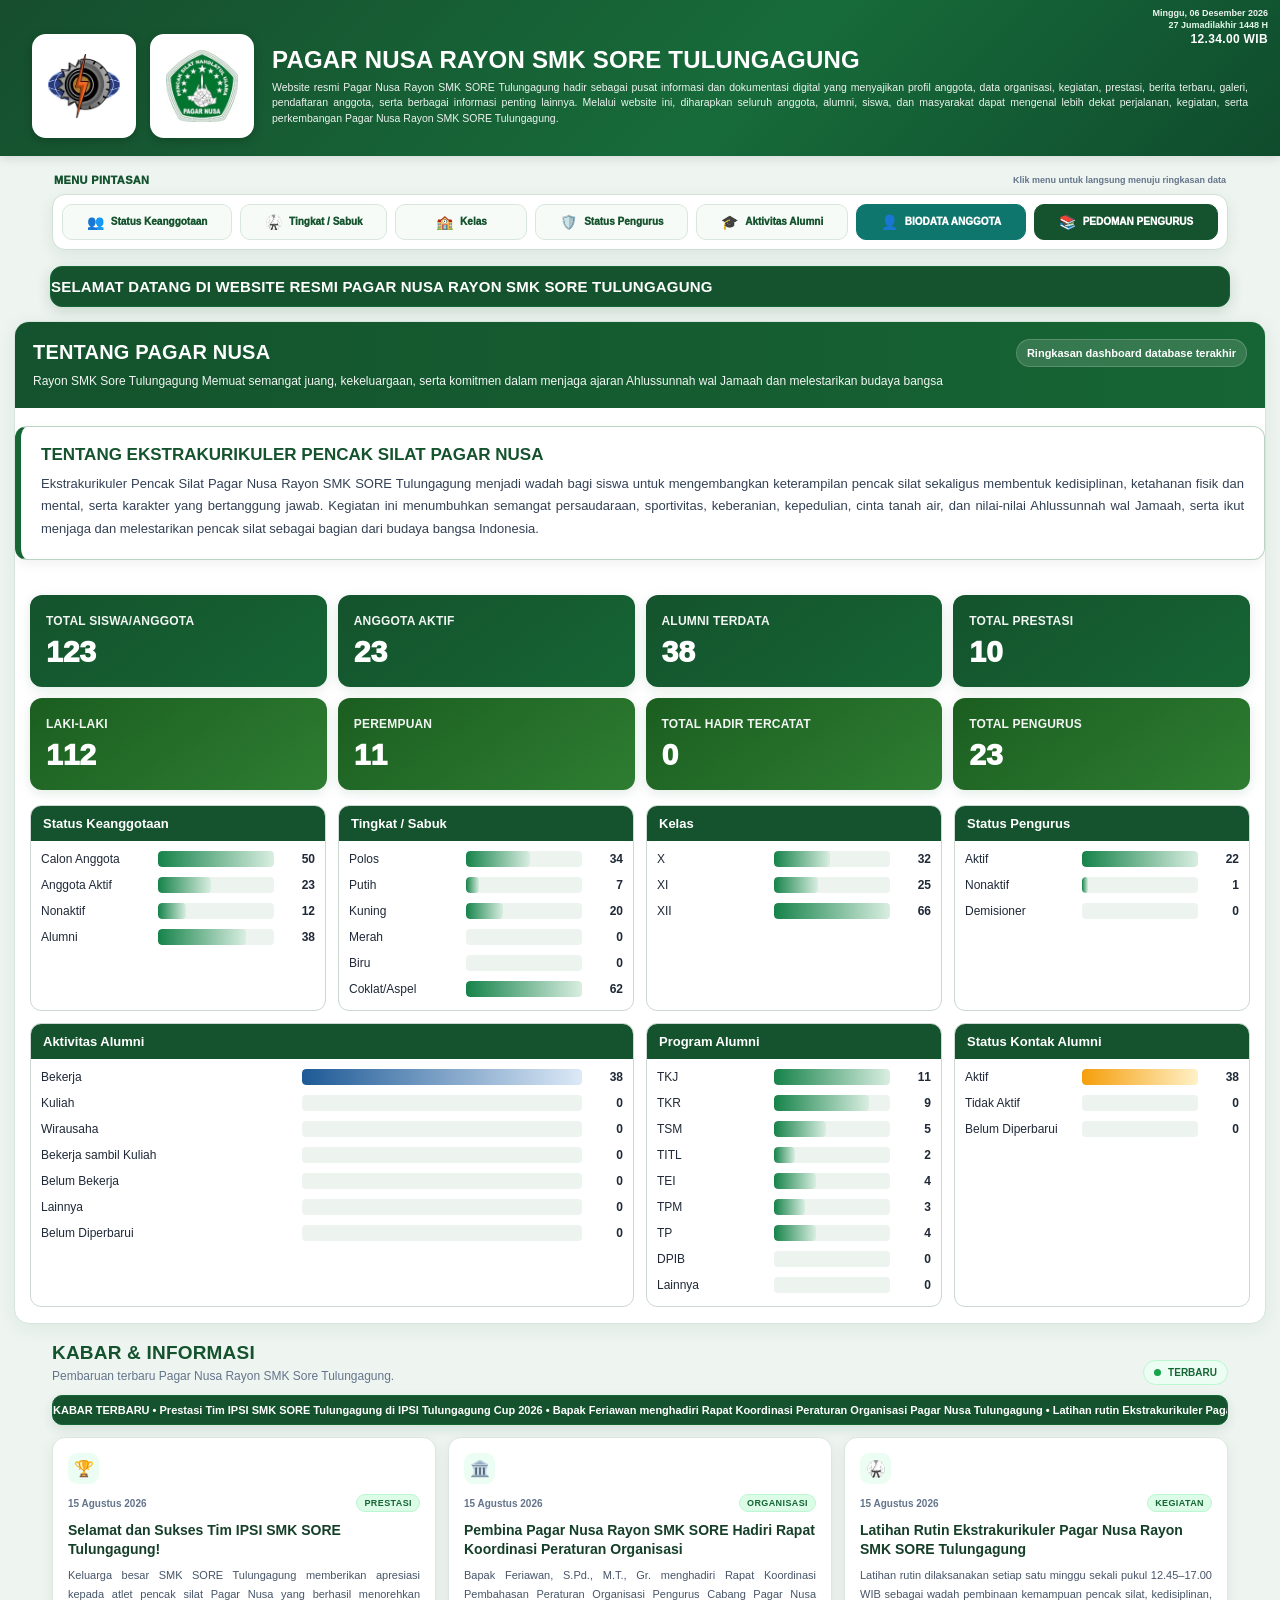
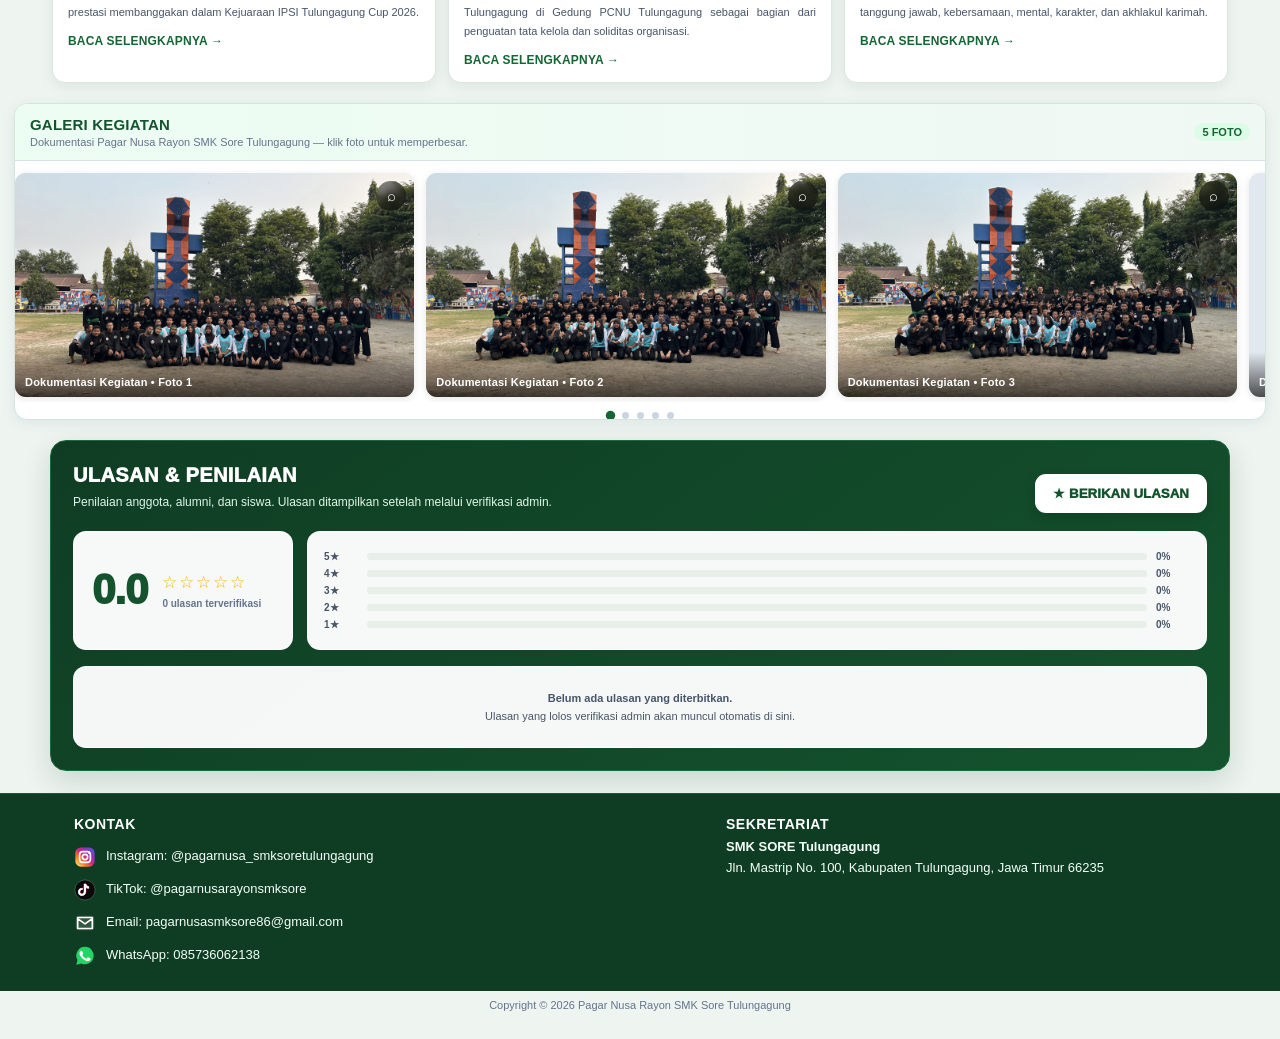
==== commit cee3e0bd: "Aktifkan portal akun anggota admin" ====
--- a/index.html
+++ b/index.html
@@ -432,7 +432,7 @@
 <script src="js/news-image-portrait-v1.js?v=2"></script>
 <script src="js/gallery-auto-slide-v1.js?v=1"></script>
 <script src="js/admin-review-compact-v1.js?v=1"></script>
-<script src="js/admin-compact-v1.js?v=4"></script>
+<script src="js/admin-compact-v1.js?v=5"></script>
 <script src="js/admin-notifications-v1.js?v=3"></script>
 </body>
 </html>
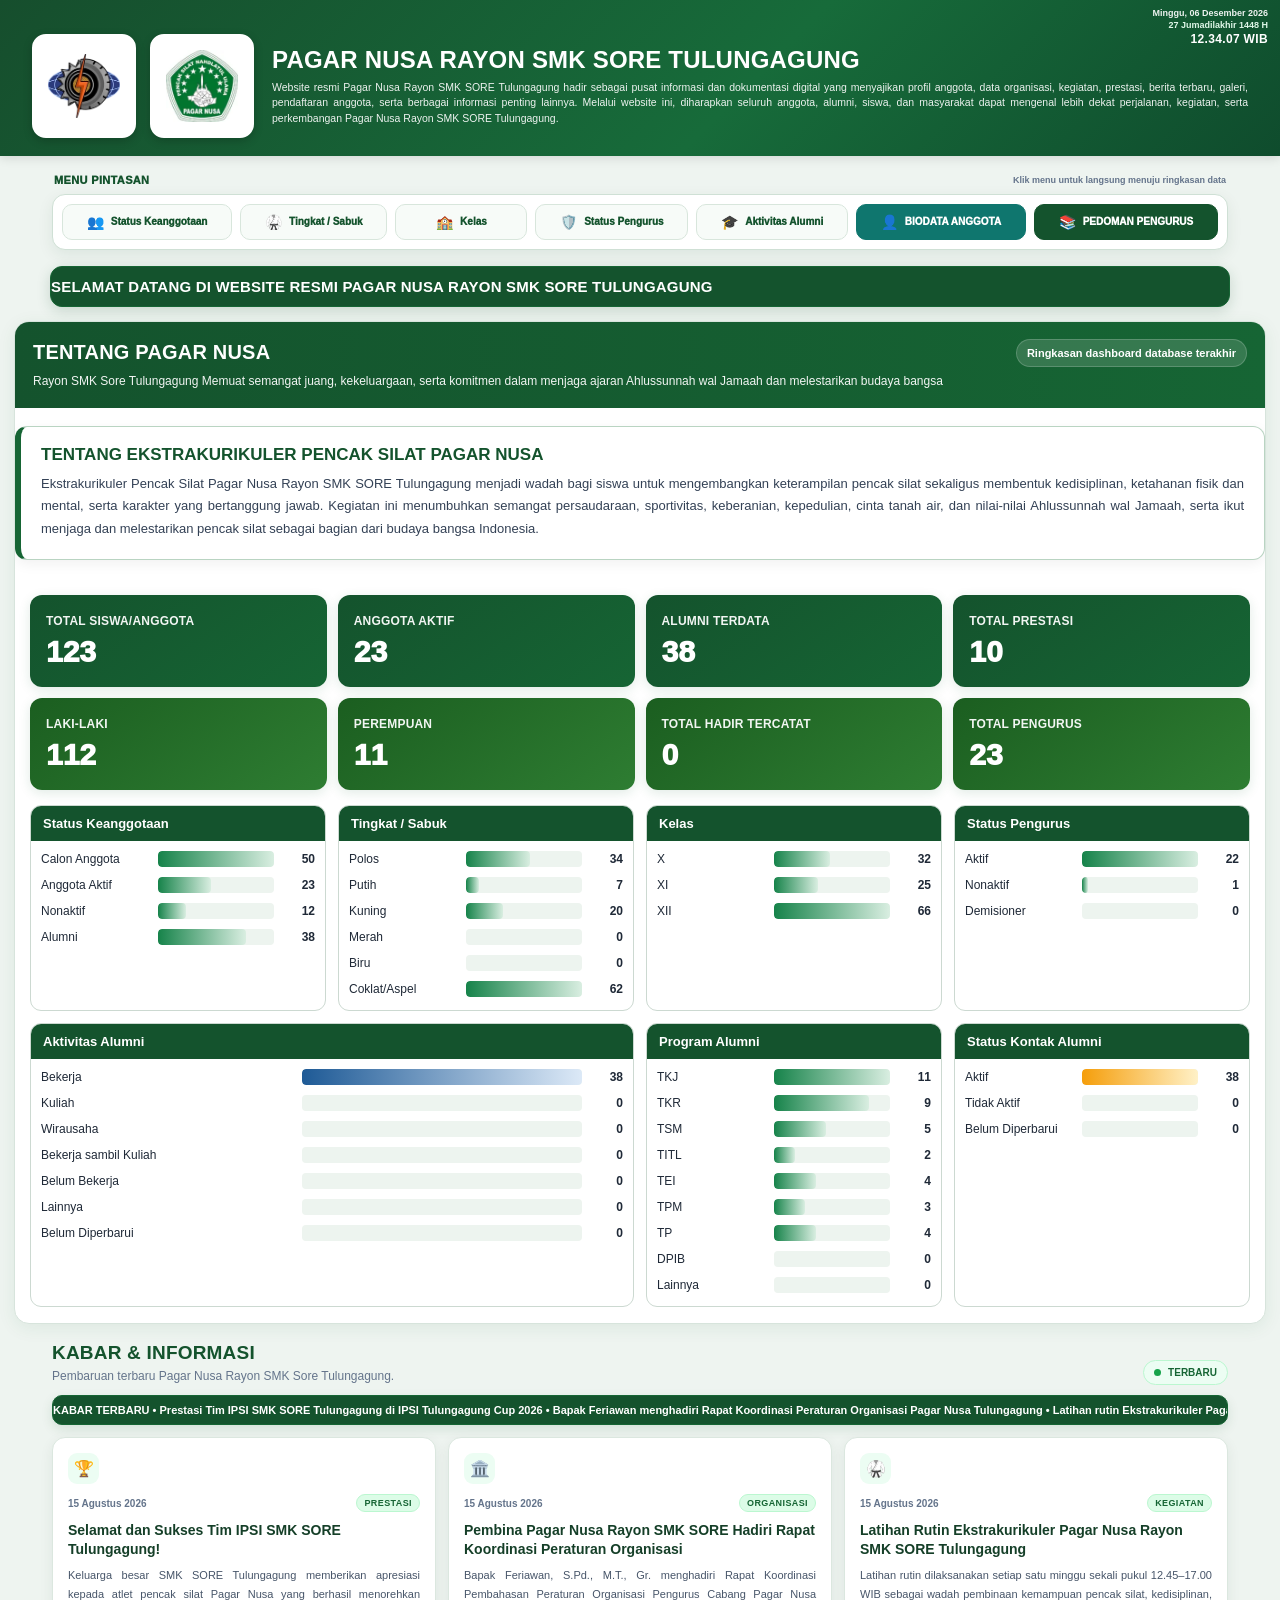
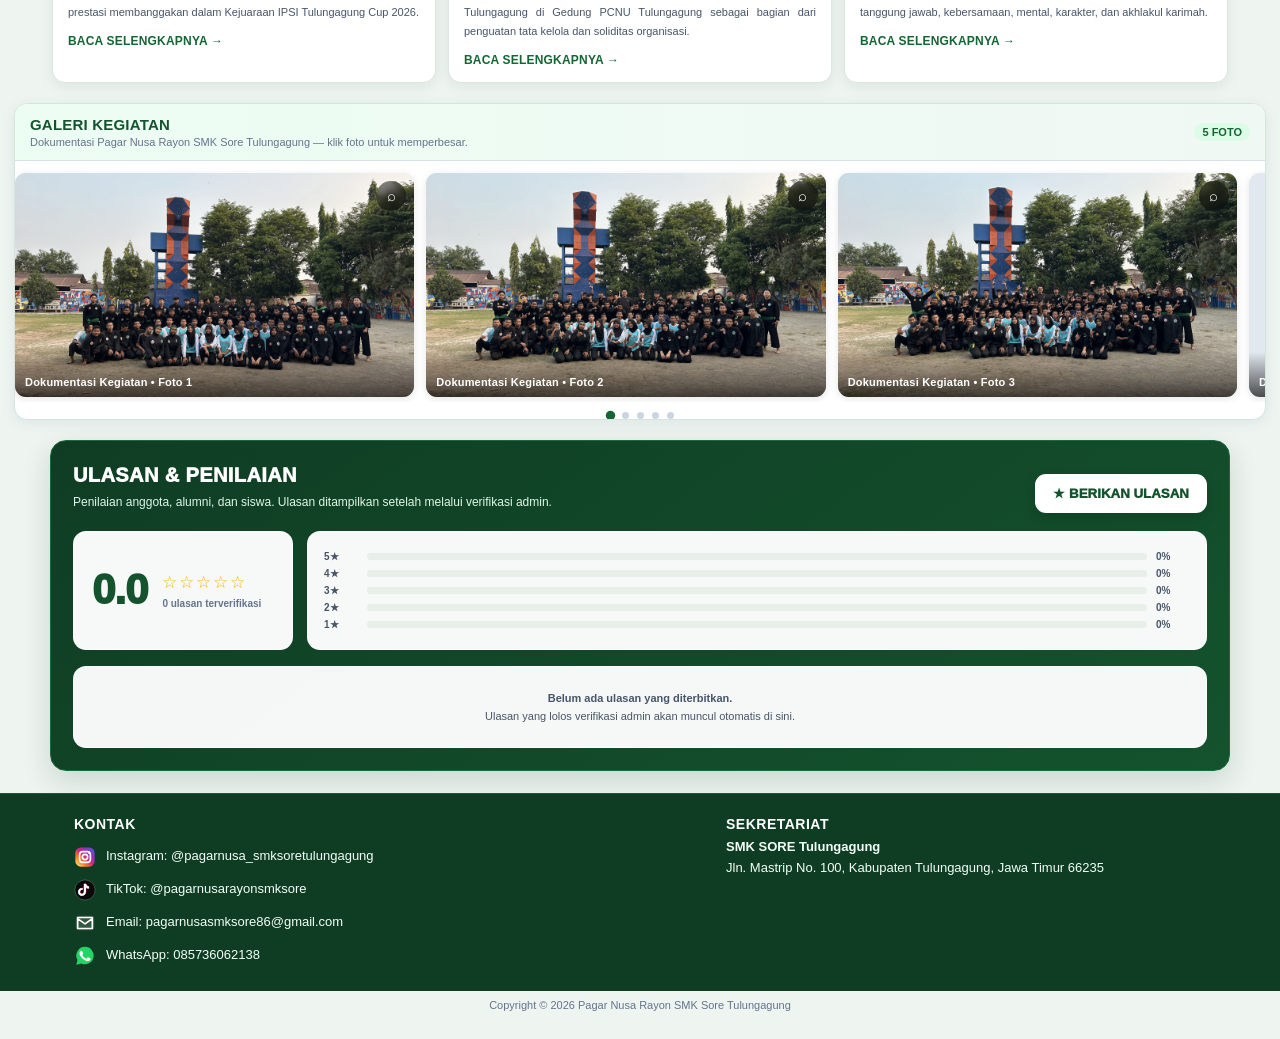
==== commit 8e52ad57: "Aktifkan buat akun anggota admin" ====
--- a/index.html
+++ b/index.html
@@ -432,7 +432,7 @@
 <script src="js/news-image-portrait-v1.js?v=2"></script>
 <script src="js/gallery-auto-slide-v1.js?v=1"></script>
 <script src="js/admin-review-compact-v1.js?v=1"></script>
-<script src="js/admin-compact-v1.js?v=5"></script>
+<script src="js/admin-compact-v1.js?v=6"></script>
 <script src="js/admin-notifications-v1.js?v=3"></script>
 </body>
 </html>
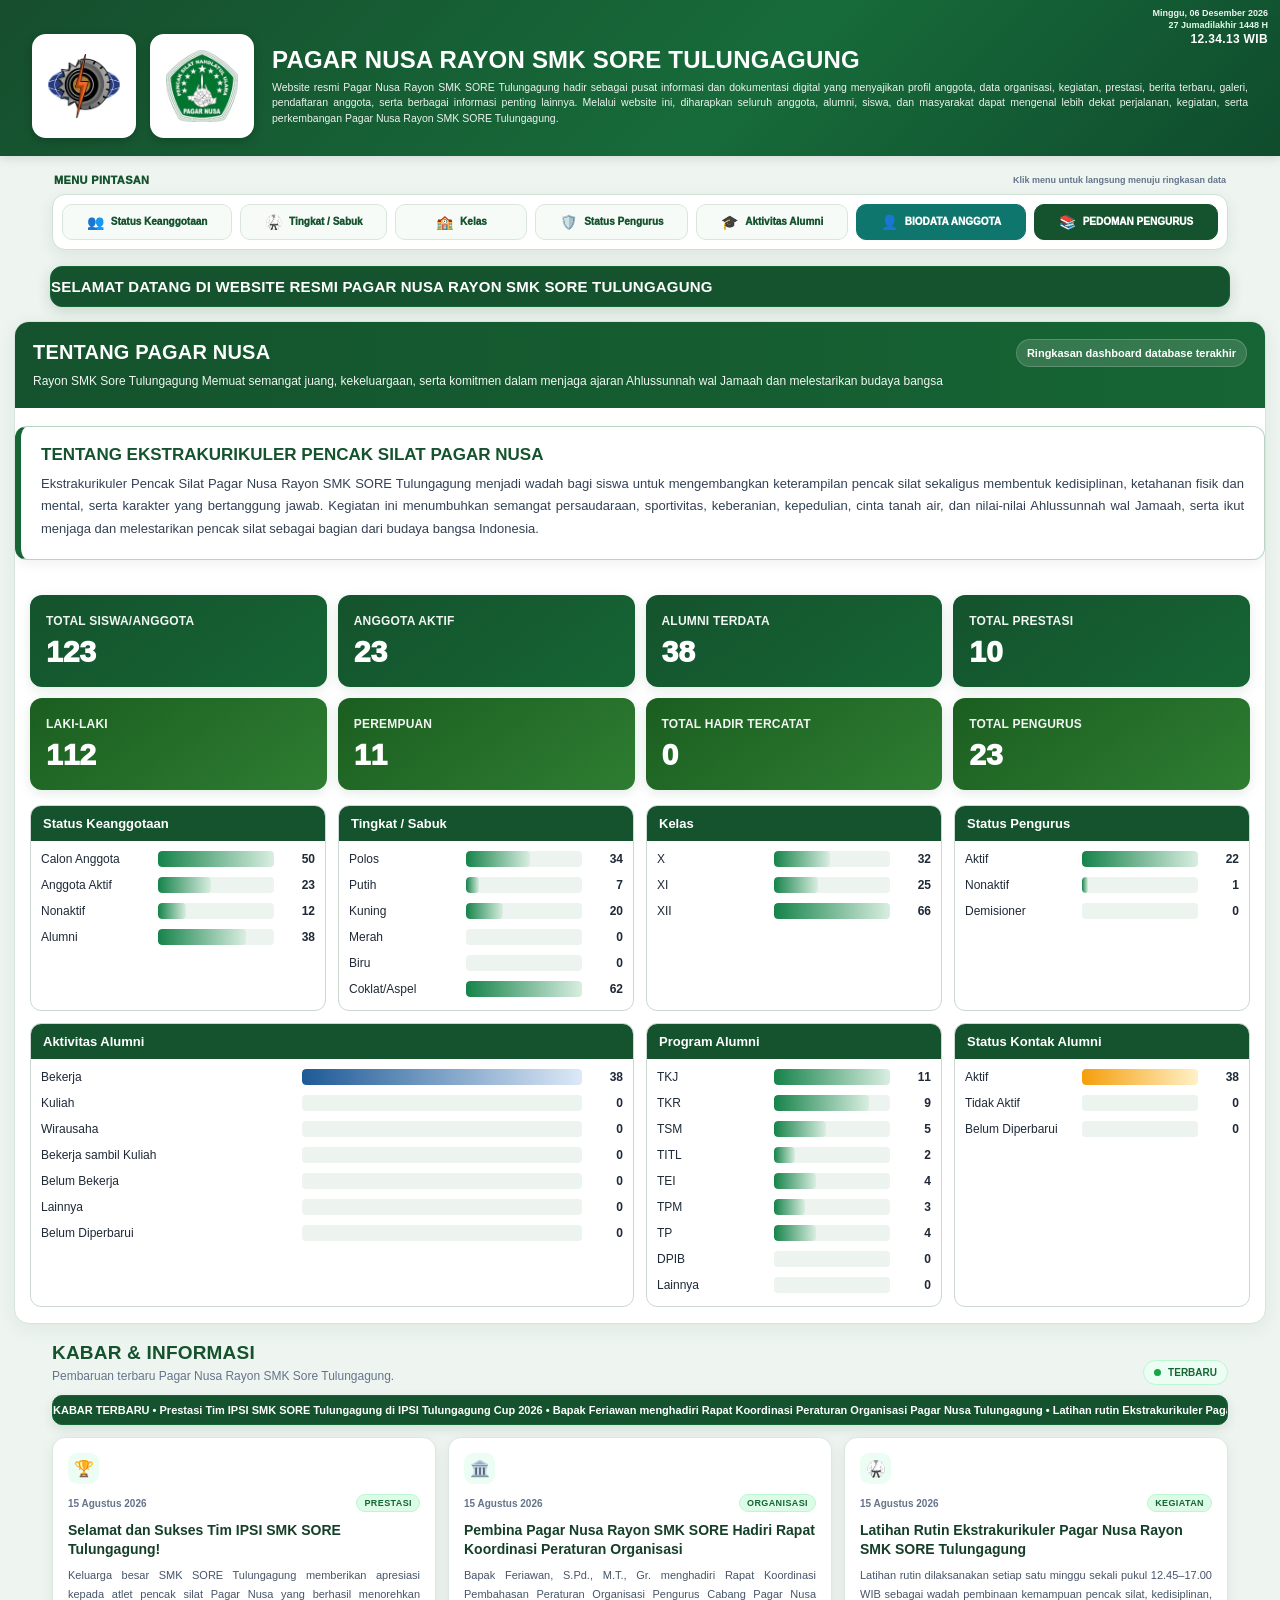
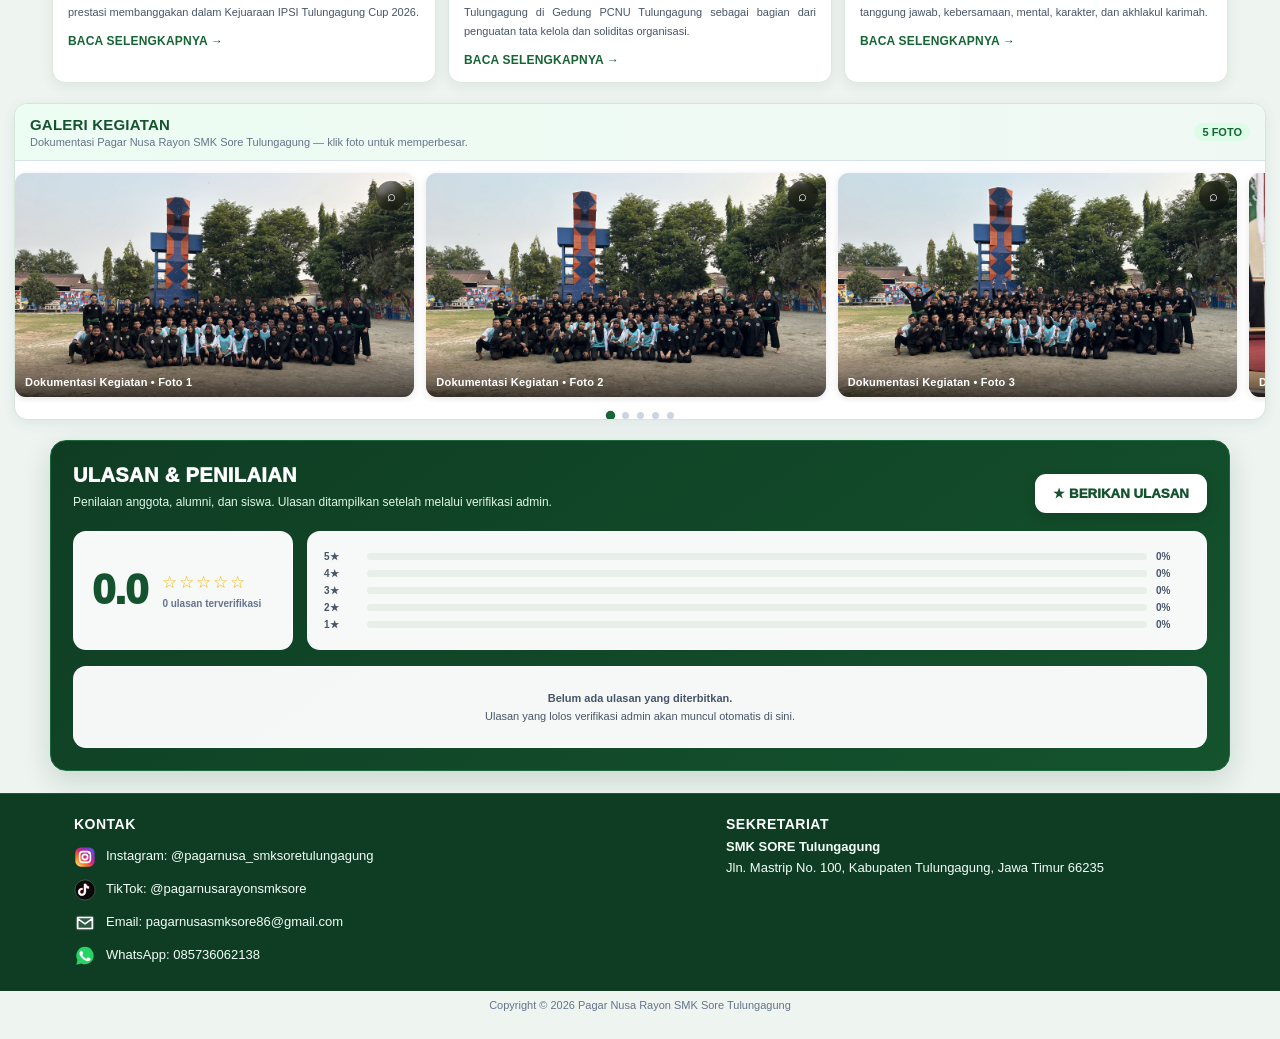
==== commit fee68bb9: "Aktifkan buat akun anggota admin" ====
--- a/index.html
+++ b/index.html
@@ -432,7 +432,7 @@
 <script src="js/news-image-portrait-v1.js?v=2"></script>
 <script src="js/gallery-auto-slide-v1.js?v=1"></script>
 <script src="js/admin-review-compact-v1.js?v=1"></script>
-<script src="js/admin-compact-v1.js?v=6"></script>
+<script src="js/admin-compact-v1.js?v=7"></script>
 <script src="js/admin-notifications-v1.js?v=3"></script>
 </body>
 </html>
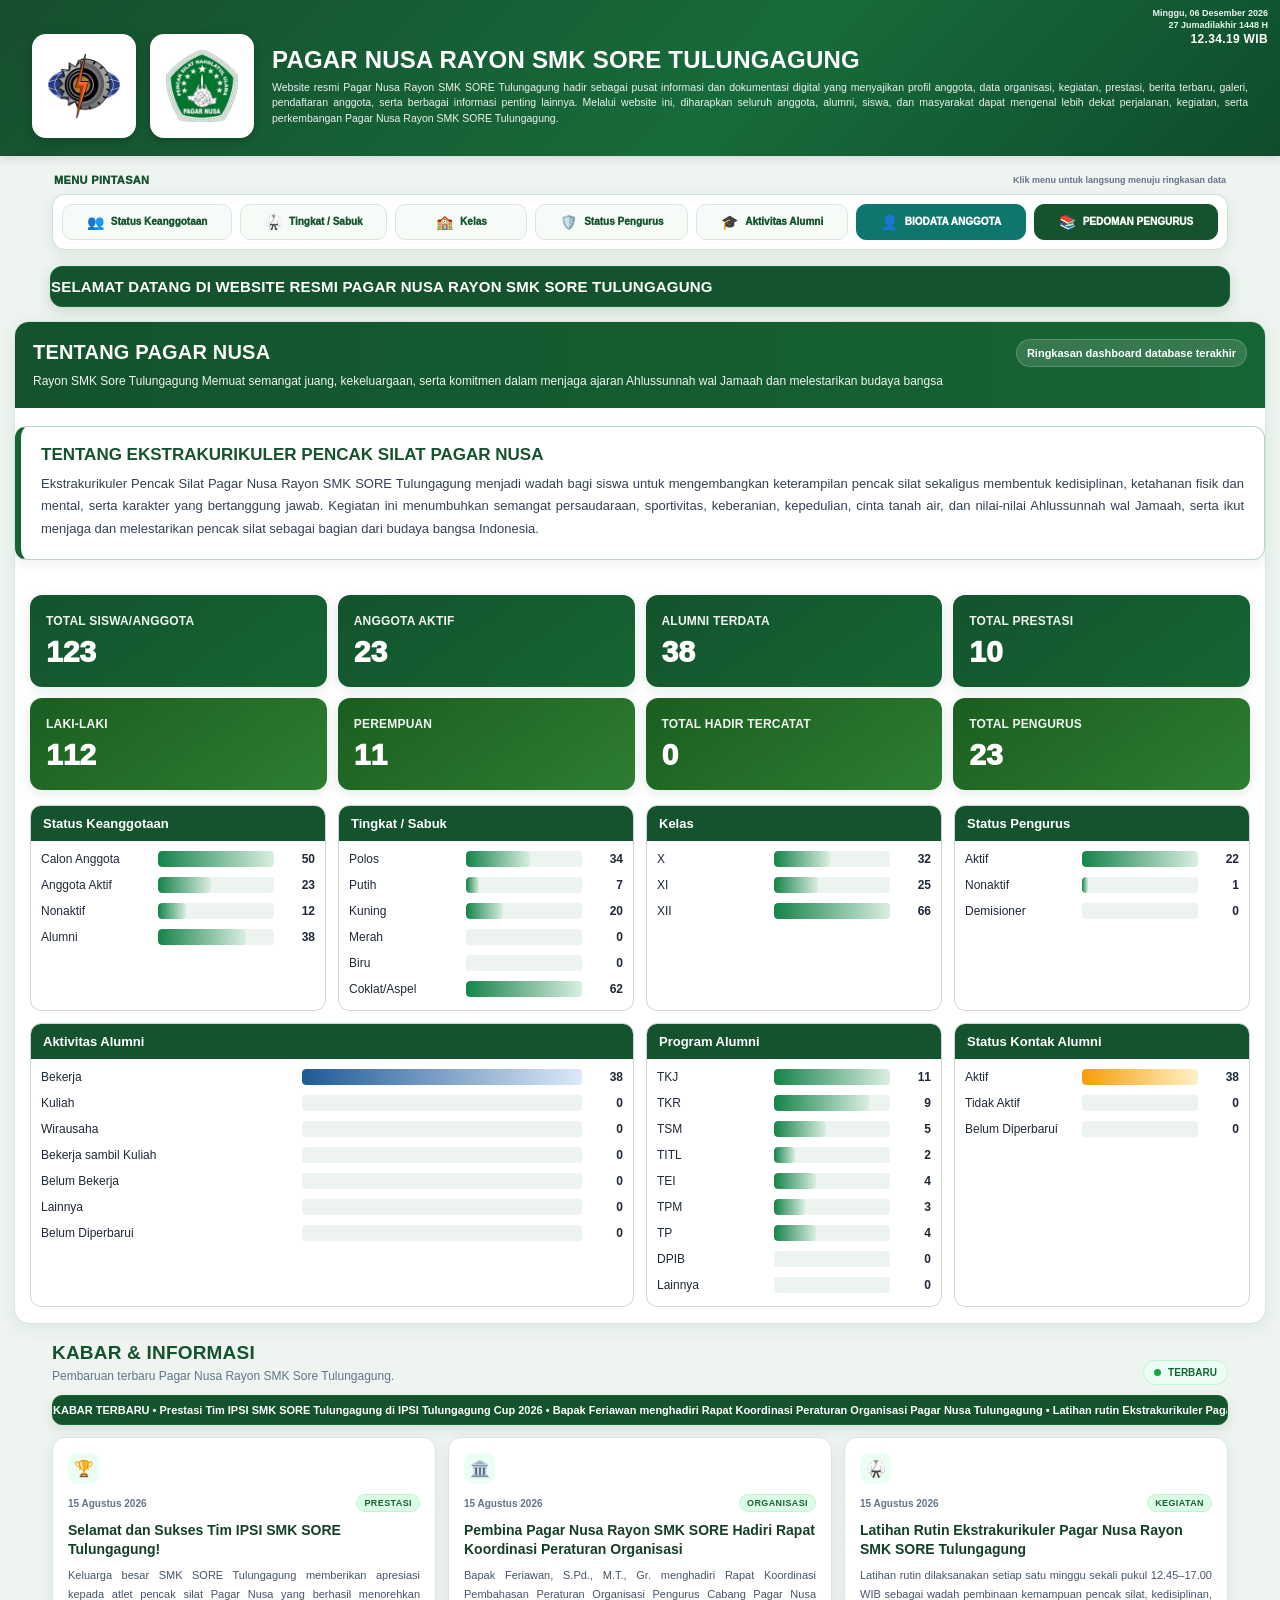
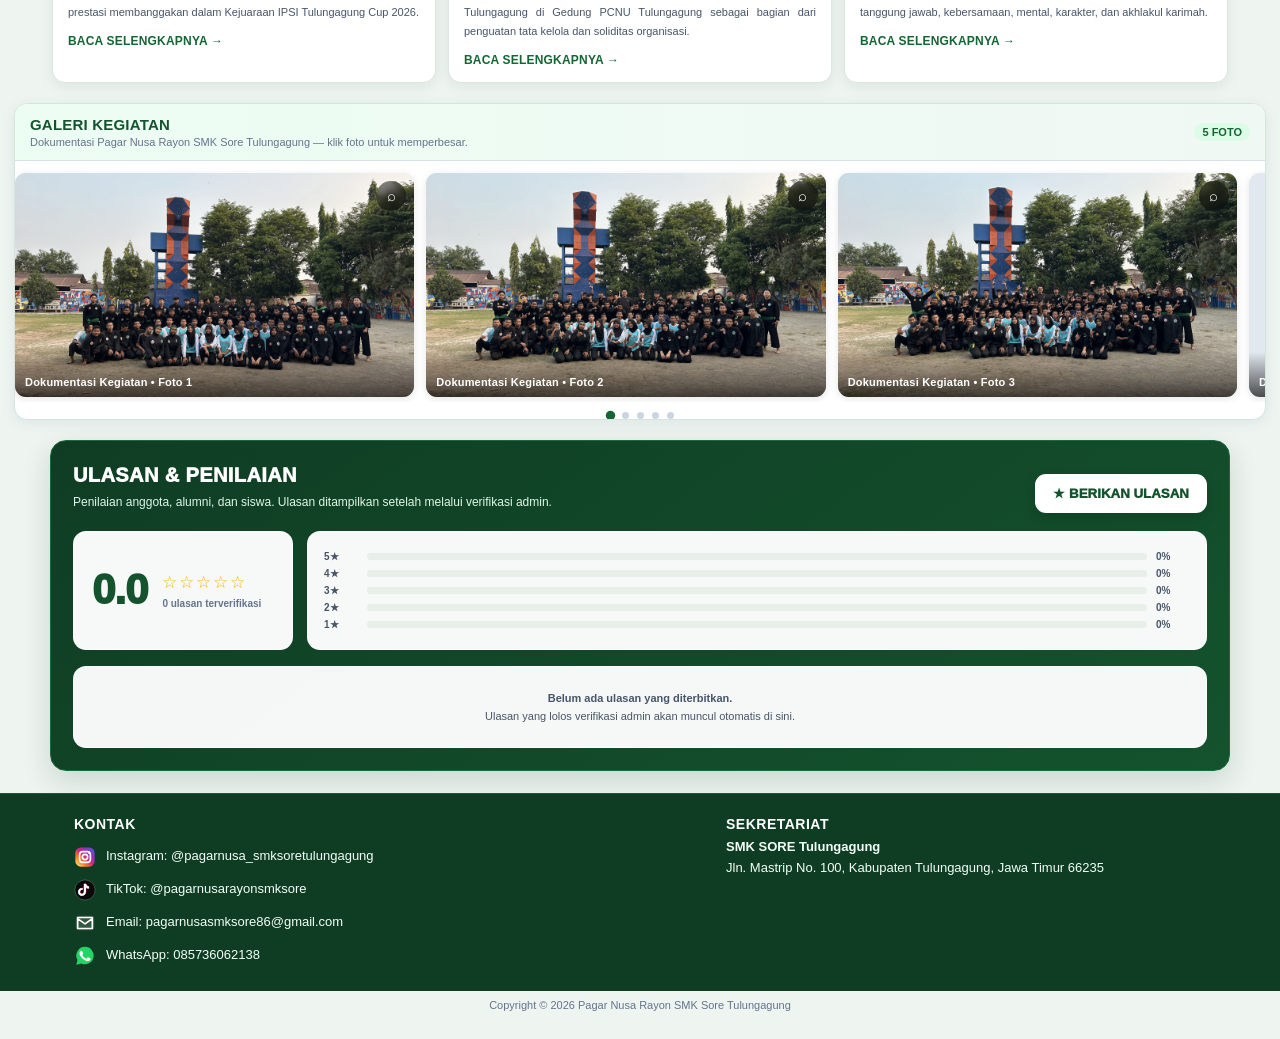
==== commit 0178b815: "Aktifkan fix timeout buat akun anggota" ====
--- a/index.html
+++ b/index.html
@@ -432,7 +432,7 @@
 <script src="js/news-image-portrait-v1.js?v=2"></script>
 <script src="js/gallery-auto-slide-v1.js?v=1"></script>
 <script src="js/admin-review-compact-v1.js?v=1"></script>
-<script src="js/admin-compact-v1.js?v=7"></script>
+<script src="js/admin-compact-v1.js?v=8"></script>
 <script src="js/admin-notifications-v1.js?v=3"></script>
 </body>
 </html>
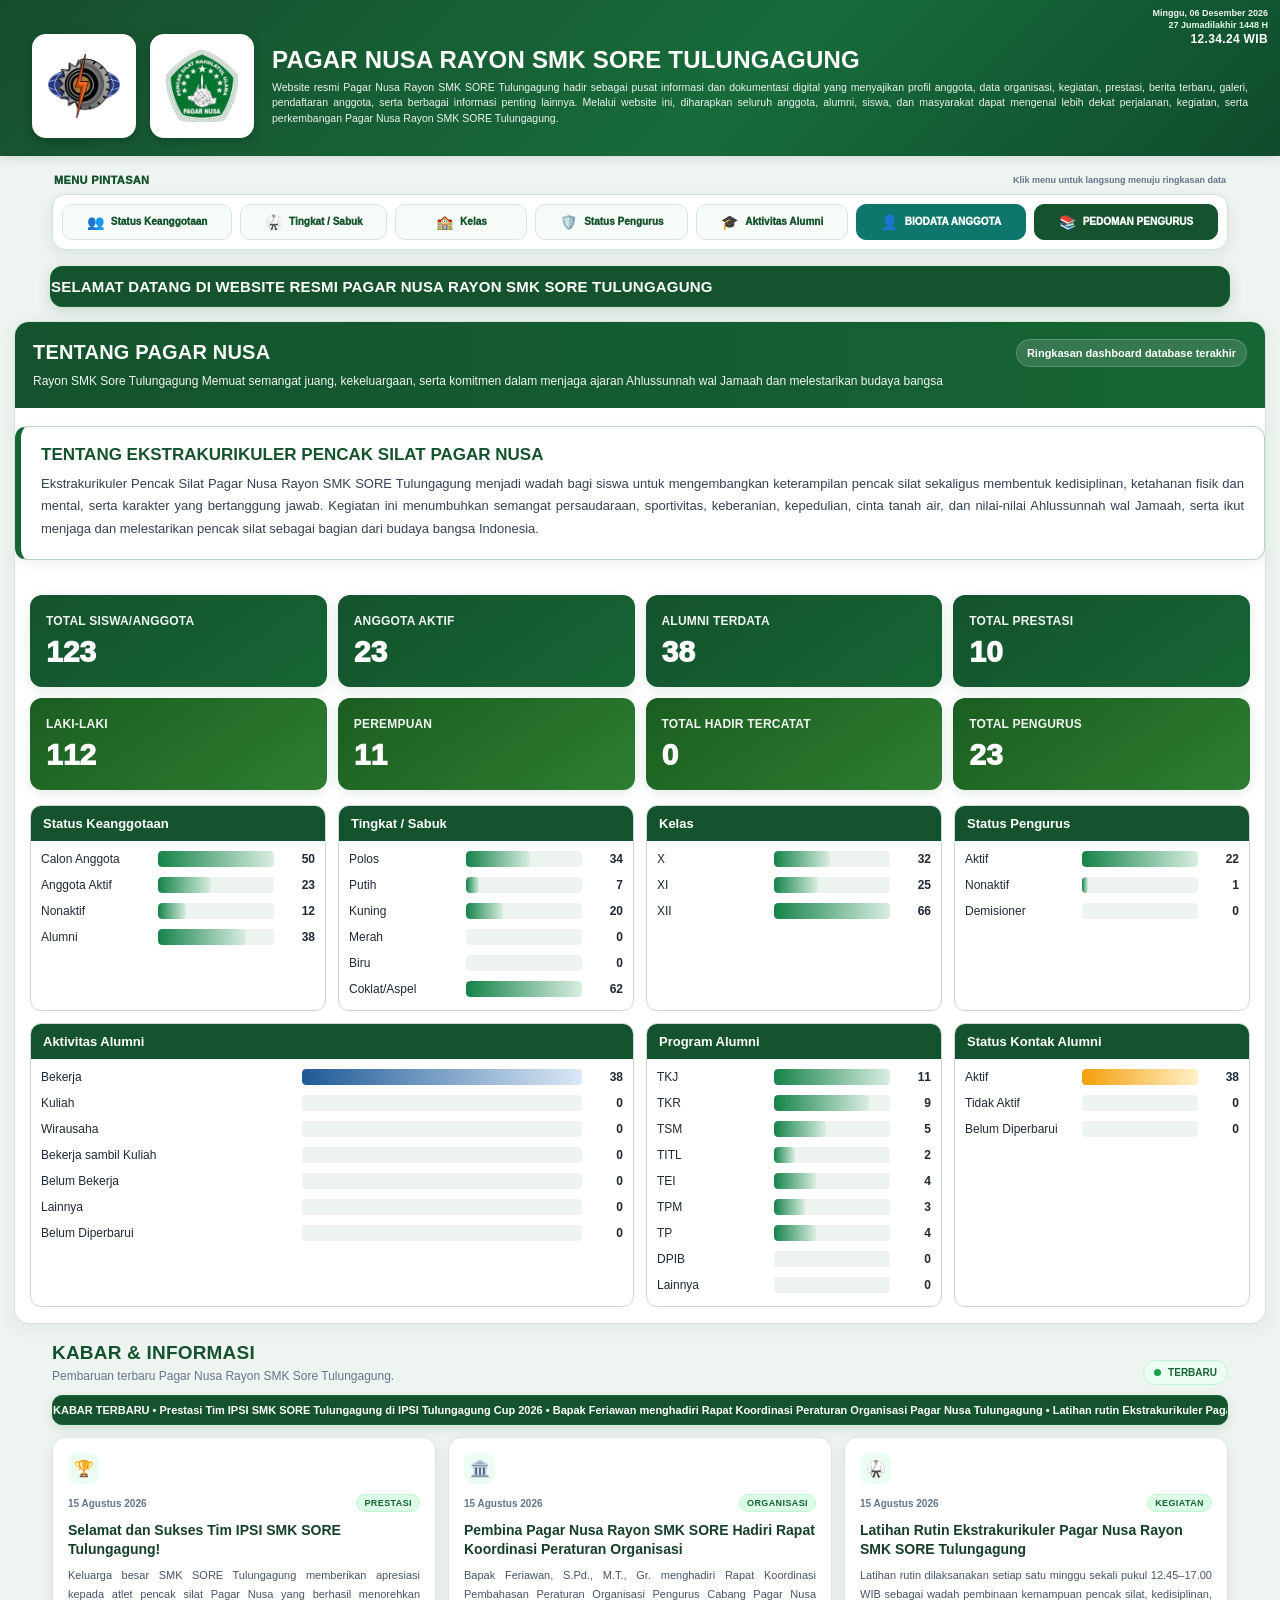
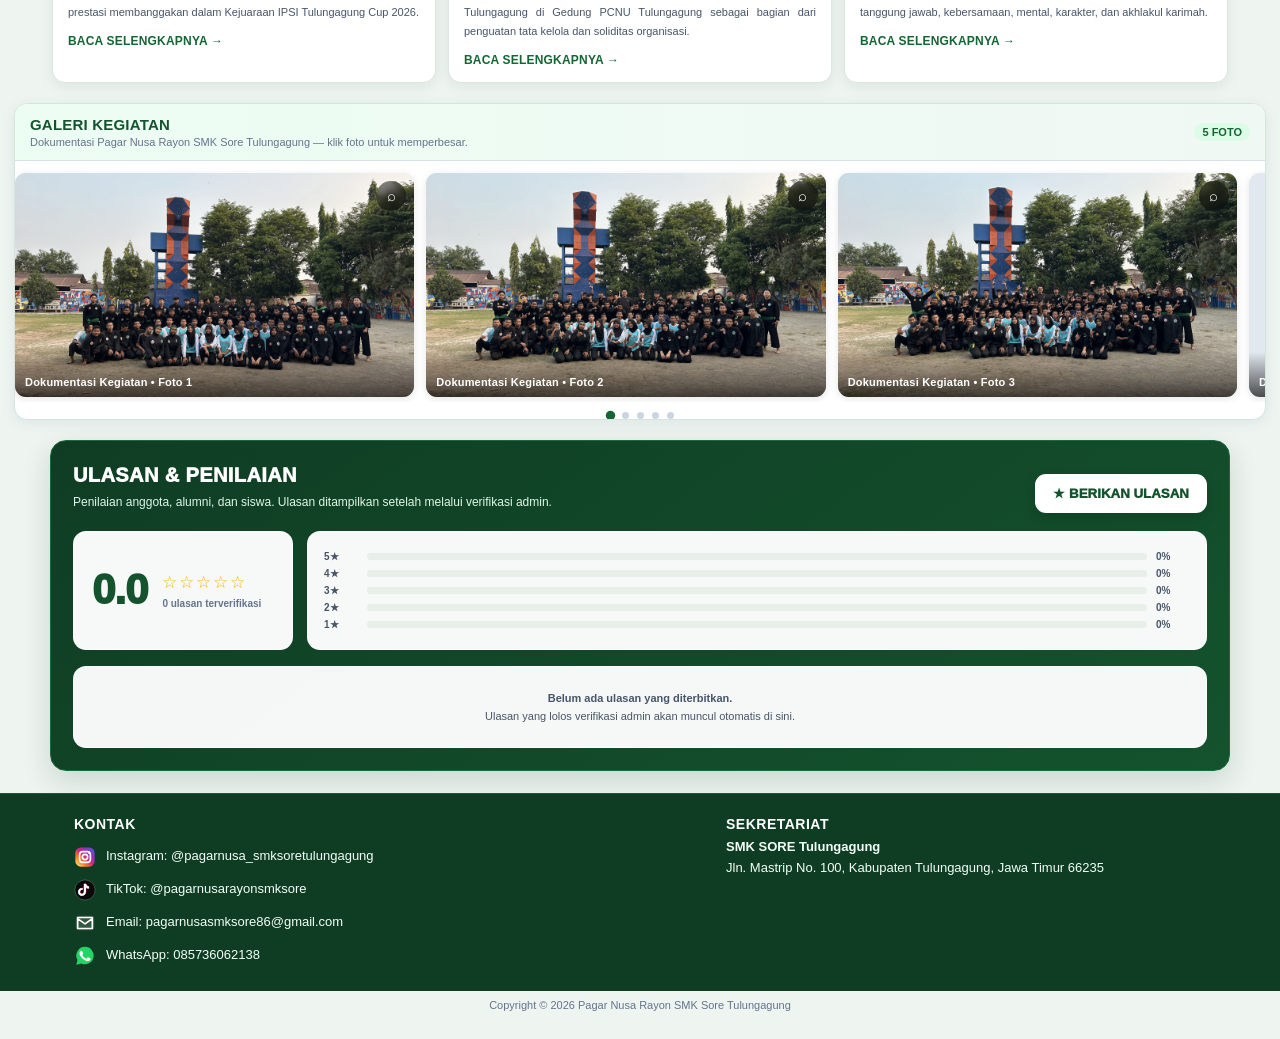
==== commit 396e157b: "Aktifkan fix timeout buat akun anggota" ====
--- a/index.html
+++ b/index.html
@@ -432,7 +432,7 @@
 <script src="js/news-image-portrait-v1.js?v=2"></script>
 <script src="js/gallery-auto-slide-v1.js?v=1"></script>
 <script src="js/admin-review-compact-v1.js?v=1"></script>
-<script src="js/admin-compact-v1.js?v=8"></script>
+<script src="js/admin-compact-v1.js?v=9"></script>
 <script src="js/admin-notifications-v1.js?v=3"></script>
 </body>
 </html>
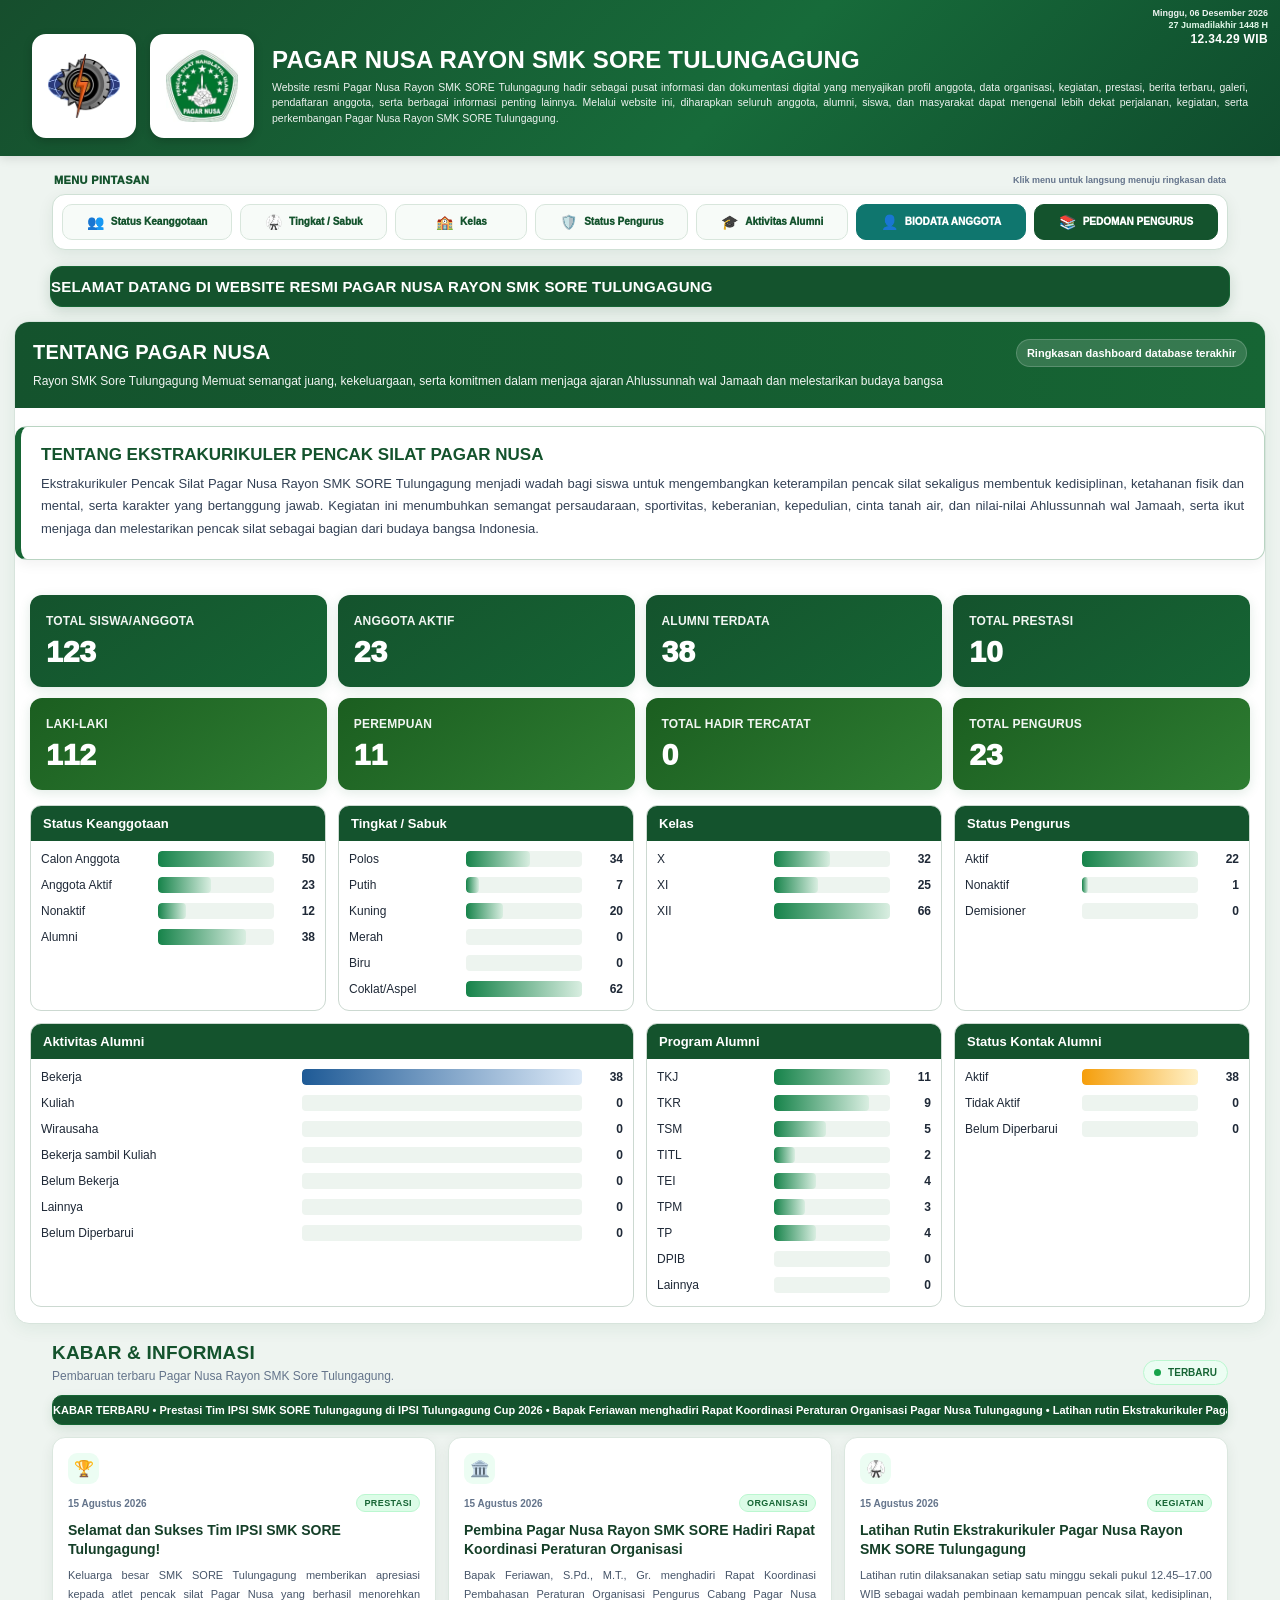
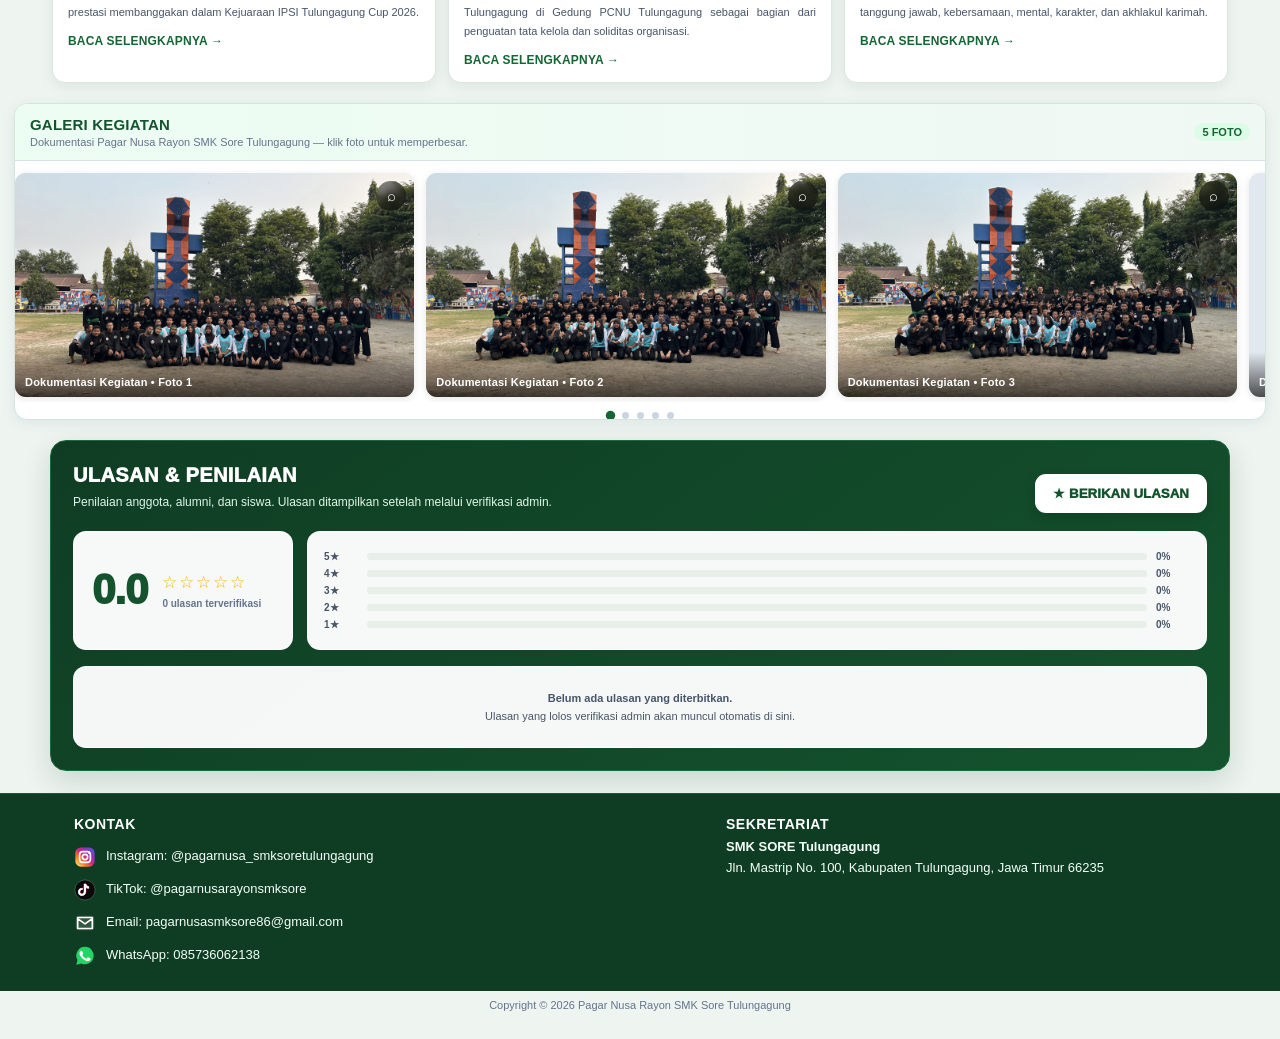
==== commit 509315e7: "Aktifkan simpan akun cepat" ====
--- a/index.html
+++ b/index.html
@@ -432,7 +432,7 @@
 <script src="js/news-image-portrait-v1.js?v=2"></script>
 <script src="js/gallery-auto-slide-v1.js?v=1"></script>
 <script src="js/admin-review-compact-v1.js?v=1"></script>
-<script src="js/admin-compact-v1.js?v=9"></script>
+<script src="js/admin-compact-v1.js?v=10"></script>
 <script src="js/admin-notifications-v1.js?v=3"></script>
 </body>
 </html>
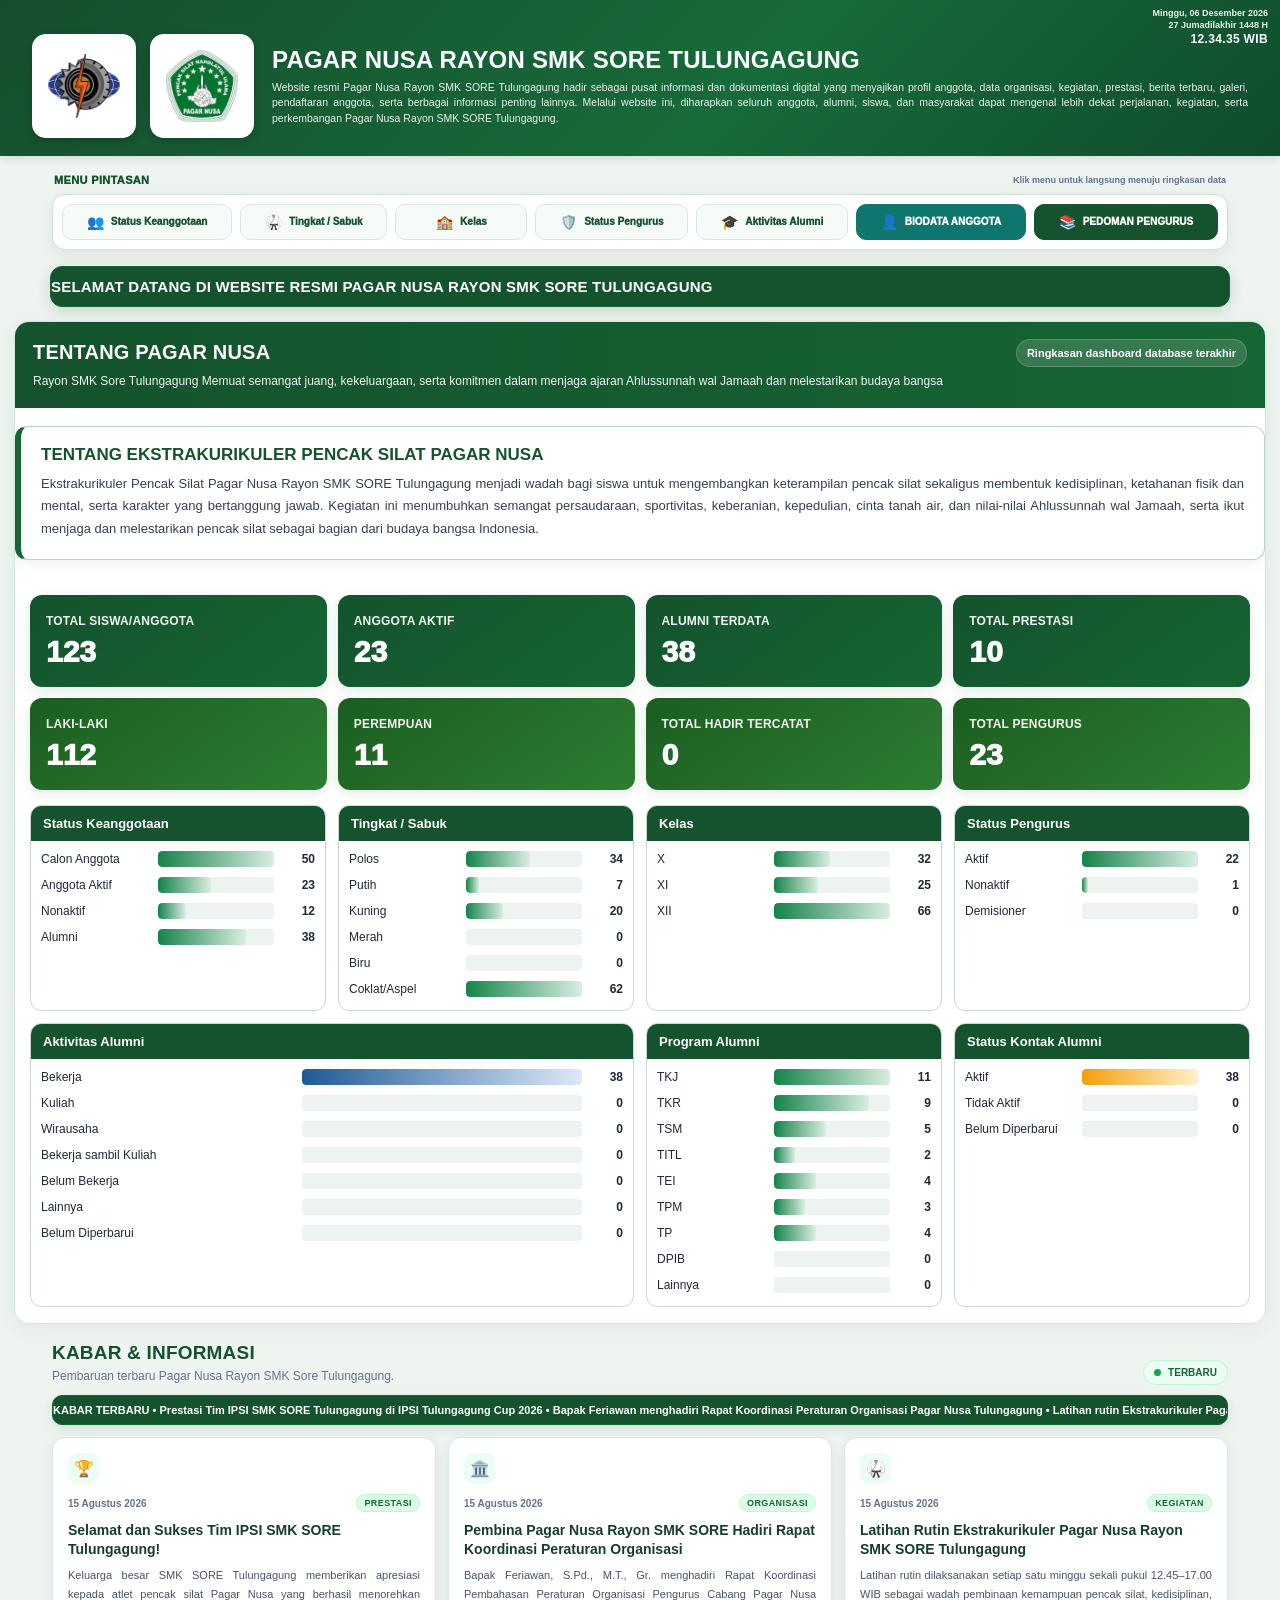
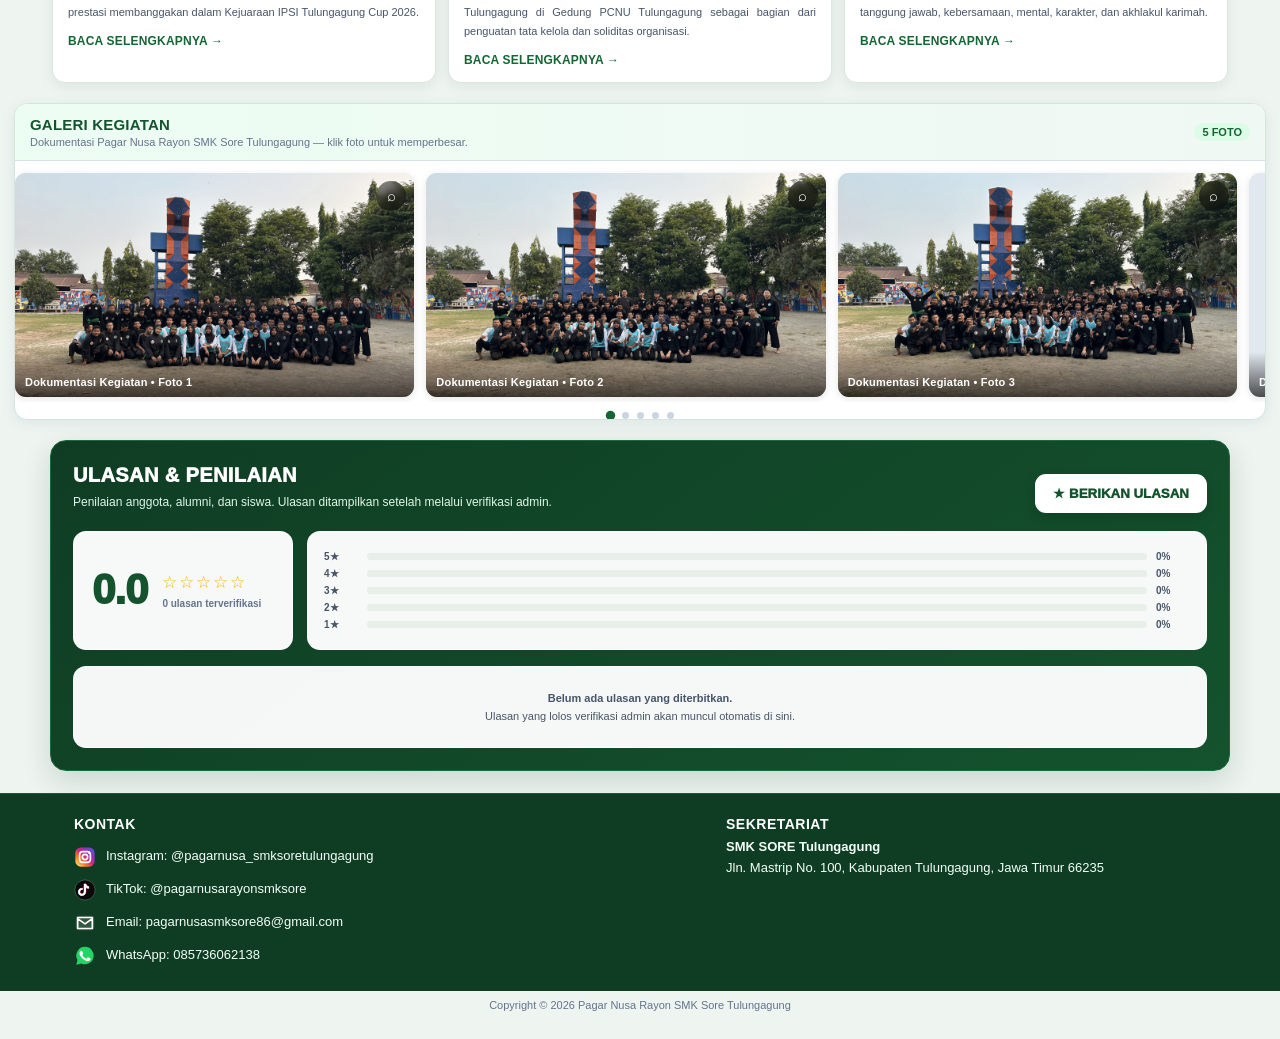
==== commit 48e273c3: "Aktifkan simpan akun cepat" ====
--- a/index.html
+++ b/index.html
@@ -432,7 +432,7 @@
 <script src="js/news-image-portrait-v1.js?v=2"></script>
 <script src="js/gallery-auto-slide-v1.js?v=1"></script>
 <script src="js/admin-review-compact-v1.js?v=1"></script>
-<script src="js/admin-compact-v1.js?v=10"></script>
+<script src="js/admin-compact-v1.js?v=11"></script>
 <script src="js/admin-notifications-v1.js?v=3"></script>
 </body>
 </html>
